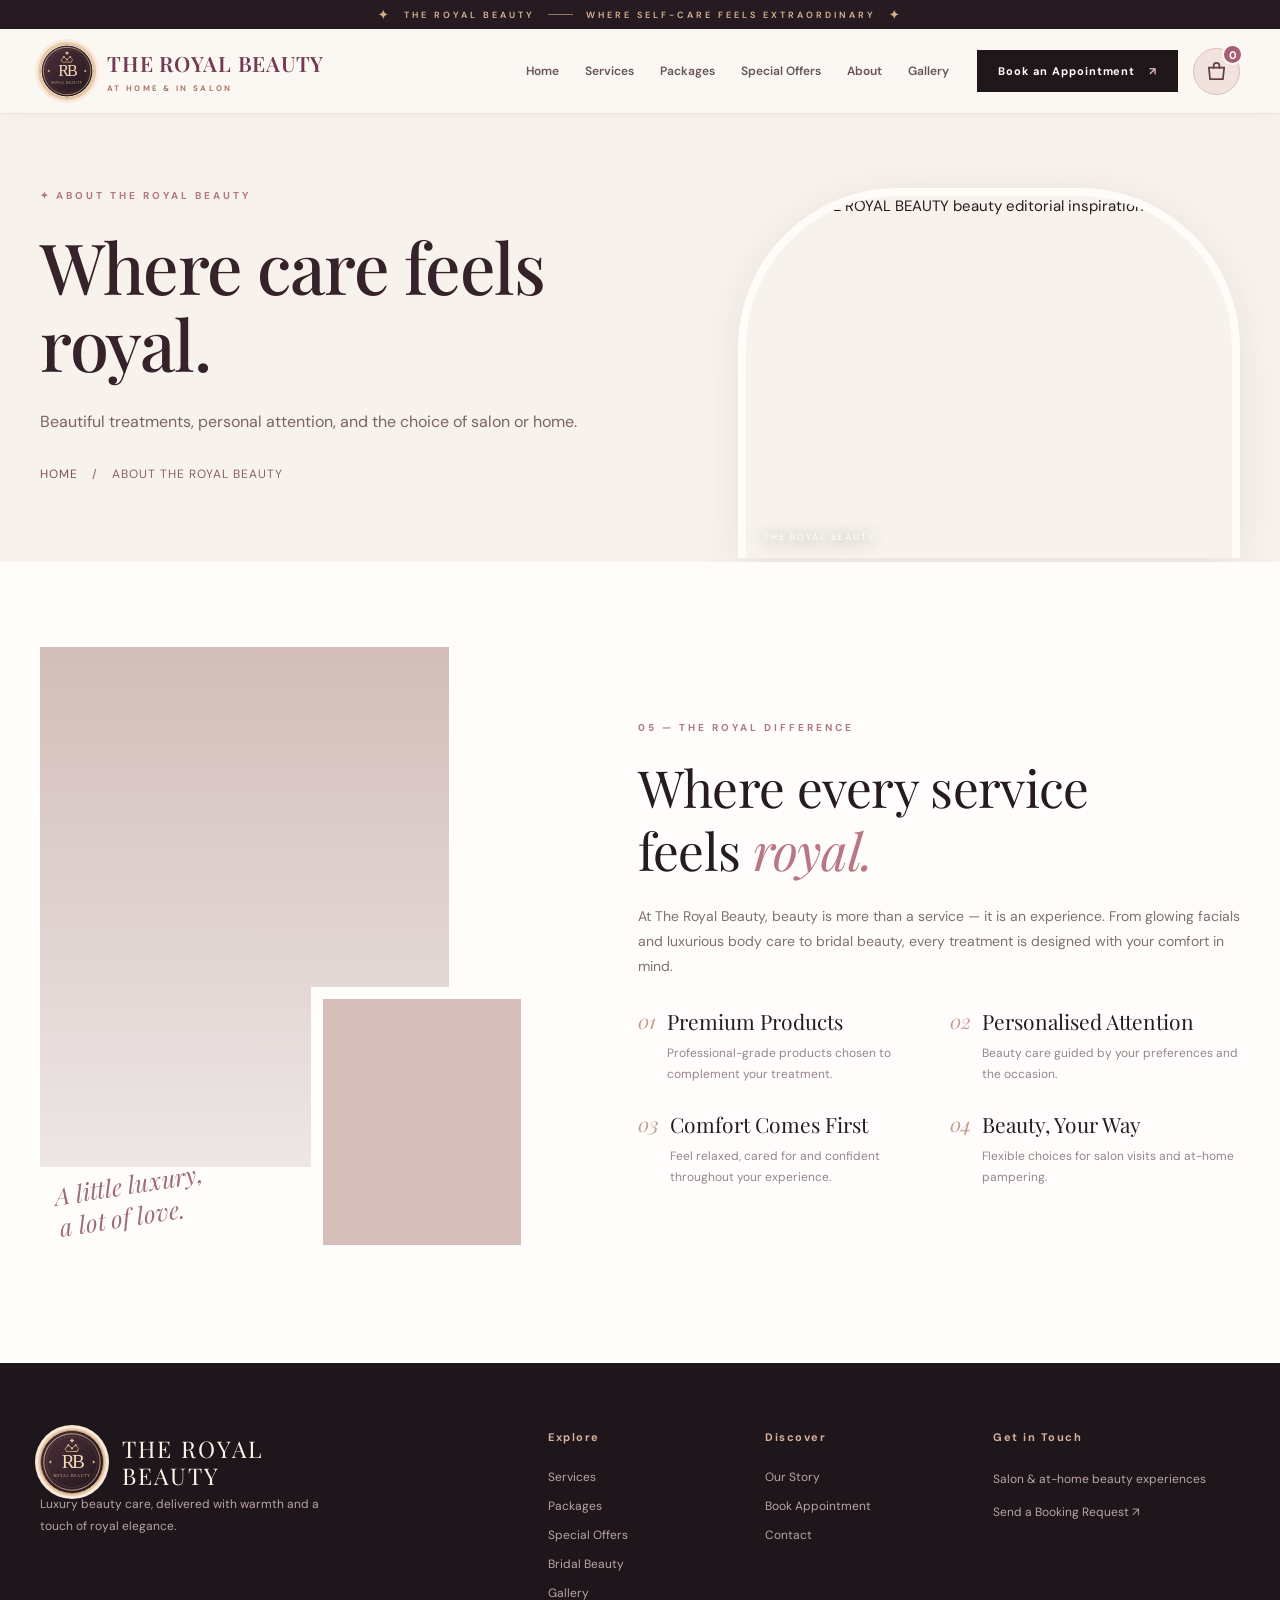
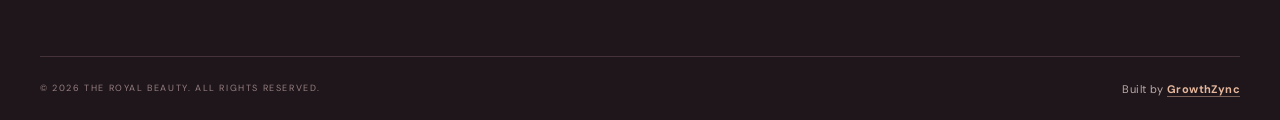
==== about.html @ 90359f1e "Build multi-page Royal Beauty site with dedicated services and distinct treatment photos" ====
<!doctype html>
<html lang="en">
<head>
  <meta charset="utf-8" />
  <meta name="viewport" content="width=device-width, initial-scale=1" />
  <meta name="theme-color" content="#20171b" />
  <meta name="description" content="The Royal Beauty — salon and beauty rituals delivered with royal elegance. Explore facials, hair care, body polishing, and beautiful bridal packages. Book a personal appointment." />
  <meta property="og:title" content="The Royal Beauty | Beauty, Beautifully Yours" />
  <meta property="og:description" content="Your personal beauty ritual, at our salon or in the comfort of your home." />
  <meta property="og:type" content="website" />
  <title>ABOUT THE ROYAL BEAUTY | The Royal Beauty</title>
  <link rel="icon" type="image/svg+xml" href="assets/favicon.svg" />
  <link rel="preconnect" href="https://fonts.googleapis.com" />
  <link rel="preconnect" href="https://fonts.gstatic.com" crossorigin />
  <link rel="preconnect" href="https://images.unsplash.com" />
  <link href="https://fonts.googleapis.com/css2?family=DM+Sans:wght@400;500;600;700&family=Manrope:wght@400;500;600;700;800&family=Playfair+Display:ital,wght@0,400;0,500;0,600;1,400;1,500&display=swap" rel="stylesheet" />
  <link rel="stylesheet" href="styles.css" /><link rel="stylesheet" href="multipage.css" />
  <script src="config.js" defer></script>
  <script src="script.js" defer></script>
</head>
<body data-page="about">
  <a class="skip-link" href="#main">Skip to content</a>
  <div class="announcement"><span class="announcement-star">✦</span> THE ROYAL BEAUTY <span class="announcement-divider"></span> <span>WHERE SELF-CARE FEELS EXTRAORDINARY</span> <span class="announcement-star">✦</span></div>
  <header class="site-header" id="site-header">
    <div class="header-shell content-width">
      <a class="brand" href="index.html" aria-label="The Royal Beauty home">
        <img src="assets/royal-mark.svg" width="62" height="62" alt="Royal Beauty circular monogram" />
        <span class="brand-wordmark"><strong>THE ROYAL BEAUTY</strong><small>AT HOME & IN SALON</small></span>
      </a>
      <nav class="desktop-nav" aria-label="Main navigation">
        <a href="index.html">Home</a>
        <a href="services.html">Services</a>
        <a href="packages.html">Packages</a><a href="offers.html">Special Offers</a>
        <a href="about.html">About</a>
        <a href="gallery.html">Gallery</a>
      </nav>
      <a class="header-book" href="booking.html">Book an Appointment <span aria-hidden="true">↗</span></a>
      <button class="header-cart cart-trigger" id="header-cart" type="button" aria-label="Open enquiry cart"><svg viewBox="0 0 24 24" fill="none" stroke="currentColor" stroke-width="1.8" aria-hidden="true"><path d="M4 8h16l-1.3 12H5.3L4 8Z"/><path d="M9 9V6a3 3 0 0 1 6 0v3"/></svg><span class="cart-count" data-cart-count>0</span></button>
      <button class="menu-toggle" id="menu-toggle" type="button" aria-label="Open navigation" aria-expanded="false" aria-controls="mobile-menu"><span></span><span></span><span></span></button>
    </div>
    <nav id="mobile-menu" class="mobile-menu" aria-label="Mobile navigation" hidden>
      <a href="index.html"><span>⌂</span> Home</a>
      <a href="services.html"><span>✿</span> Services</a>
      <a href="packages.html"><span>♕</span> Packages</a><a href="offers.html"><span>✧</span> Special Offers</a>
      <a href="booking.html"><span>▤</span> Book Appointment</a>
      <a href="about.html"><span>✧</span> About Us</a>
      <a href="bridal.html"><span>♡</span> Bridal</a>
      <a href="gallery.html"><span>▦</span> Gallery</a>
      <a href="booking.html"><span>✉</span> Contact</a>
    </nav>
  </header>

<main id="main"><section class="page-intro"><div class="content-width page-intro-grid"><div class="page-intro-copy"><span class="eyebrow dark-eyebrow">✦ ABOUT THE ROYAL BEAUTY</span><h1>Where care feels royal.</h1><p>Beautiful treatments, personal attention, and the choice of salon or home.</p><div class="page-crumb"><a href="index.html">Home</a><span>/</span><span>ABOUT THE ROYAL BEAUTY</span></div></div><div class="page-intro-photo"><img src="https://images.unsplash.com/photo-1560066984-138dadb4c035?auto=format&fit=crop&w=1100&q=82" alt="ABOUT THE ROYAL BEAUTY beauty editorial inspiration" loading="eager"><span class="photo-deco">THE ROYAL BEAUTY</span></div></div></section><section class="section difference-section" id="about">
      <div class="content-width difference-layout"><div class="difference-image-stack"><div class="diff-big-img" role="img" aria-label="Beautiful spa surroundings"></div><div class="diff-small-img" role="img" aria-label="Beauty tools and soft textures"></div><span class="diff-scribble">A little luxury,<br />a lot of love.</span></div><div class="difference-copy"><span class="eyebrow dark-eyebrow">05 — THE ROYAL DIFFERENCE</span><h2>Where every service<br />feels <em>royal.</em></h2><p>At The Royal Beauty, beauty is more than a service — it is an experience. From glowing facials and luxurious body care to bridal beauty, every treatment is designed with your comfort in mind.</p><div class="difference-points"><article><span>01</span><div><h3>Premium Products</h3><p>Professional-grade products chosen to complement your treatment.</p></div></article><article><span>02</span><div><h3>Personalised Attention</h3><p>Beauty care guided by your preferences and the occasion.</p></div></article><article><span>03</span><div><h3>Comfort Comes First</h3><p>Feel relaxed, cared for and confident throughout your experience.</p></div></article><article><span>04</span><div><h3>Beauty, Your Way</h3><p>Flexible choices for salon visits and at-home pampering.</p></div></article></div></div></div>
    </section>

    </main>  <footer class="site-footer"><div class="content-width footer-main"><div class="footer-brand"><a href="index.html" class="footer-brand-line"><img src="assets/royal-mark.svg" alt="The Royal Beauty logo" width="64" height="64" /><span>THE ROYAL<br />BEAUTY</span></a><p>Luxury beauty care, delivered with warmth and a touch of royal elegance.</p></div><div><strong>Explore</strong><a href="services.html">Services</a><a href="packages.html">Packages</a><a href="offers.html">Special Offers</a><a href="bridal.html">Bridal Beauty</a><a href="gallery.html">Gallery</a></div><div><strong>Discover</strong><a href="about.html">Our Story</a><a href="booking.html">Book Appointment</a><a href="booking.html">Contact</a></div><div><strong>Get in Touch</strong><p>Salon & at-home beauty experiences</p><a href="booking.html">Send a Booking Request ↗</a></div></div><div class="content-width footer-bottom"><small>© <span id="footer-year">2026</span> THE ROYAL BEAUTY. ALL RIGHTS RESERVED.</small><small class="developer-credit">Built by <a href="https://growthzync.in" target="_blank" rel="noopener noreferrer" aria-label="Visit GrowthZync website">GrowthZync</a></small></div></footer>

  <div class="mobile-quickbar" aria-label="Quick appointment links"><button type="button" class="quick-cart cart-trigger" id="quick-cart" aria-label="View cart"><svg viewBox="0 0 24 24" aria-hidden="true" fill="none" stroke="currentColor" stroke-width="1.6"><path d="M4 8h16l-1.3 12H5.3L4 8Z"/><path d="M9 9V6a3 3 0 0 1 6 0v3"/></svg><span>MY CART <b data-cart-count>0</b></span></button><a href="booking.html" id="quick-whatsapp"><svg viewBox="0 0 24 24" aria-hidden="true" fill="none" stroke="currentColor" stroke-width="1.7"><path d="M12 2.8A9.3 9.3 0 0 0 4.1 17l-1.2 4.1 4.4-1.1A9.3 9.3 0 1 0 12 2.8Z"/><path d="M8.7 8.2c-.6 0-1 1-1 1.6 0 2 2.7 5.1 5.4 6.2 1.7.7 2.7-.3 2.8-1l-2.3-1.2-1 1s-1.4-.7-2.3-1.8c-.9-1.1-1.1-1.9-1.1-1.9l1-1.1-.8-1.9Z"/></svg><span>WHATSAPP</span></a><a class="active" href="booking.html"><svg viewBox="0 0 24 24" aria-hidden="true" fill="none" stroke="currentColor" stroke-width="1.6"><rect x="3.5" y="5.5" width="17" height="15" rx="2"/><path d="M7 3v5m10-5v5M3.5 10.5h17m-12 5h7"/></svg><span>BOOK</span></a></div>
  <div class="cart-backdrop" id="cart-backdrop" hidden></div>
  <aside class="cart-drawer" id="cart-drawer" role="dialog" aria-modal="true" aria-labelledby="cart-heading" aria-hidden="true" tabindex="-1">
    <div class="cart-drawer-head"><div><span class="eyebrow dark-eyebrow">YOUR BEAUTY PICKS</span><h2 id="cart-heading">Your Royal Cart</h2></div><button class="cart-close" id="cart-close" type="button" aria-label="Close cart">×</button></div>
    <p class="cart-explain">This is an enquiry cart, not an online payment. The salon will confirm services, prices and timing.</p>
    <div class="cart-lines" id="cart-lines"></div>
    <div class="cart-drawer-foot"><div id="cart-subtotal" class="cart-subtotal"></div><button type="button" id="cart-checkout" class="button button-dark">Continue to Booking <span>↗</span></button><button type="button" id="cart-clear" class="cart-clear">Clear cart</button></div>
  </aside>
  <div id="cart-toast" class="cart-toast" hidden role="status"></div>
  <button class="back-to-top" type="button" aria-label="Back to top" id="back-to-top">↑</button>
</body>
</html>
---- styles.css ----
:root{--ink:#261b20;--dark:#20171b;--dark-2:#33242c;--cream:#fbf8f4;--paper:#f6f0e9;--rose:#c88b92;--rose-deep:#ae6e7c;--blush:#f2dfe0;--gold:#d7b88a;--taupe:#78686b;--border:#e7dcd6;--display:'Playfair Display',Georgia,serif;--body:'DM Sans',Arial,sans-serif;--wide:1200px;--shadow:0 18px 52px rgba(47,24,35,.1)}
*{box-sizing:border-box}html{scroll-behavior:smooth;scroll-padding-top:100px}body{margin:0;background:var(--cream);color:var(--ink);font-family:var(--body);font-size:15px;-webkit-font-smoothing:antialiased}body.menu-open{overflow:hidden}a{color:inherit;text-decoration:none}button,input,textarea,select{font:inherit}button{cursor:pointer}img{display:block;max-width:100%}p{line-height:1.8}h1,h2,h3,p{margin-top:0}h1,h2,h3{font-weight:400}::selection{background:#ddbbc0;color:#211418}:focus-visible{outline:3px solid #b76f7e;outline-offset:4px}.content-width{width:min(var(--wide),calc(100% - 72px));margin:auto}.skip-link{position:absolute;left:10px;top:-100px;z-index:9999;background:white;padding:12px 18px}.skip-link:focus{top:10px}.announcement{height:29px;background:#261b20;color:#d6b797;display:flex;align-items:center;justify-content:center;gap:13px;font-size:9px;letter-spacing:3px;font-weight:600;white-space:nowrap;overflow:hidden}.announcement-star{font-size:12px;color:#d4ae84}.announcement-divider{width:25px;height:1px;background:#92776c}
.site-header{position:sticky;top:0;z-index:70;background:rgba(251,248,244,.97);border-bottom:1px solid #ecdfd8;backdrop-filter:blur(18px);box-shadow:0 3px 15px rgba(30,17,21,.03)}.header-shell{height:84px;display:flex;align-items:center;gap:20px}.brand{display:flex;align-items:center;gap:13px;flex-shrink:0}.brand img{width:54px;height:54px;object-fit:contain;border:1px solid #d4b992}.brand-wordmark{display:flex;flex-direction:column;gap:6px}.brand-wordmark strong{font-family:var(--display);font-size:19px;letter-spacing:1.5px;font-weight:500;white-space:nowrap}.brand-wordmark small{font-size:8px;letter-spacing:4px;color:#a27f73;font-weight:700}.desktop-nav{display:flex;align-items:center;gap:26px;margin-left:auto}.desktop-nav a{font-size:12px;font-weight:600;transition:color .2s;color:#65545a}.desktop-nav a:hover{color:#b2717d}.header-book{margin-left:13px;padding:14px 21px;background:var(--dark);color:white;font-size:11px;letter-spacing:.9px;font-weight:700;white-space:nowrap;transition:background .2s}.header-book span{margin-left:10px;color:#e7b6b9}.header-book:hover{background:#68434e}.menu-toggle{display:none;width:43px;height:43px;background:none;border:1px solid #ddc8c3;align-items:center;justify-content:center;flex-direction:column;gap:5px}.menu-toggle span{display:block;width:19px;height:1.5px;background:#4a3438}.mobile-menu{position:absolute;top:100%;left:0;right:0;background:#fffaf7;box-shadow:0 30px 60px rgba(19,10,13,.15);padding:12px 24px 26px;max-height:calc(100dvh - 96px);overflow:auto}.mobile-menu[hidden]{display:none}.mobile-menu a{display:flex;gap:18px;align-items:center;padding:15px 8px;border-bottom:1px solid #eadfd9;font:21px var(--display)}.mobile-menu a span{font:20px var(--body);color:#b18b7a;width:24px;text-align:center}
.hero{background:var(--dark);color:var(--cream);position:relative;overflow:hidden}.hero::before{content:"";position:absolute;inset:0;background:radial-gradient(circle at -5% 5%,rgba(169,119,106,.1),transparent 43%),linear-gradient(135deg,transparent 48%,rgba(225,181,145,.035) 49%,transparent 50%);pointer-events:none}.hero-orbit{position:absolute;width:650px;height:650px;left:-340px;top:0;border:1px solid rgba(218,184,140,.17);border-radius:50%}.hero-orbit::after{content:"";position:absolute;inset:58px;border:1px solid rgba(218,184,140,.13);border-radius:50%}.hero-grid{min-height:620px;display:grid;grid-template-columns:1.04fr .96fr;gap:55px;align-items:center;padding-top:44px;padding-bottom:54px;position:relative}.hero-copy{padding:25px 0 15px;position:relative;z-index:2}.eyebrow{display:inline-flex;align-items:center;gap:15px;font-size:10px;letter-spacing:3px;font-weight:700}.eyebrow-line{width:28px;height:1px;background:var(--gold)}.hero-eyebrow{color:#d5b998}.hero h1{font:clamp(57px,5.2vw,90px)/1.13 var(--display);letter-spacing:-2px;margin:32px 0 27px}.hero h1 em{color:#e7bdbe;font-weight:400}.hero h1 span{color:#d7b58f}.hero-subtitle{font-size:15px;line-height:2.05;color:#d8c9c9;max-width:480px;margin-bottom:36px}.hero-actions{display:flex;gap:28px;align-items:center;flex-wrap:wrap}.button{display:inline-flex;justify-content:center;align-items:center;gap:36px;padding:18px 24px;font-size:12px;font-weight:700;letter-spacing:1px;border:0;min-height:55px;transition:transform .2s,background .2s,box-shadow .2s}.button:hover{transform:translateY(-2px)}.button span{font-size:18px;font-weight:400}.button-rose{background:#cb8b92;color:#20171b}.button-rose:hover{background:#edbdc0;box-shadow:0 12px 28px #0b07083a}.text-link{display:inline-flex;align-items:center;gap:12px;color:#f3e7df;font-size:12px;border-bottom:1px solid #9a7e78;padding:15px 0}.text-link span{font-size:18px;color:var(--gold)}.hero-proof{display:flex;gap:19px;align-items:center;color:#c5ada9;font-size:9px;letter-spacing:1.4px;margin-top:64px;font-weight:700}.proof-stars{color:#dcb989;font-size:17px;letter-spacing:6px}.hero-proof b{padding:0 3px;color:#ca9399}.hero-visual{height:543px;position:relative;padding:0 17px 0 15px}.hero-photo-frame{width:100%;height:100%;overflow:hidden;border:1px solid rgba(230,196,151,.48);position:relative;background:#71565b url("assets/hero-fallback.svg") center 27%/cover}.hero-photo{width:100%;height:100%;object-fit:cover;object-position:center 37%;filter:saturate(.73) contrast(.95)}.hero-photo-shade{position:absolute;inset:0;background:linear-gradient(180deg,rgba(25,15,20,.06),rgba(29,17,20,.08) 31%,rgba(22,13,17,.82))}.hero-photo-frame::after{content:"";position:absolute;inset:17px;border:1px solid rgba(247,233,217,.36);pointer-events:none}.hero-photo-text{position:absolute;bottom:38px;left:40px;z-index:1;display:flex;flex-direction:column}.hero-photo-text>span{font-size:10px;letter-spacing:3.3px;color:#f9dfc3;margin-bottom:12px}.hero-photo-text strong{font:65px/.99 var(--display);color:white;letter-spacing:2px;font-weight:400}.hero-photo-text i{font:italic 39px var(--display);text-transform:lowercase;color:#f3c2c5}.hero-photo-text small{font-size:12px;letter-spacing:1px;margin-top:19px;color:#f3dbd1}.hero-stamp{position:absolute;right:-29px;top:65px;width:109px;height:109px;border-radius:50%;border:2px solid #d2b38d;outline:6px solid #2c2026;background:#30242a;display:flex;align-items:center;justify-content:center;flex-direction:column;text-align:center;color:#e5c697;z-index:2;transform:rotate(10deg)}.hero-stamp span{font-size:14px;line-height:1.2}.hero-stamp strong{font:15px/1.1 var(--display);letter-spacing:2px}.hero-stamp small{font-size:7px;letter-spacing:1.5px;margin-top:4px}.corner-bloom{position:absolute;color:#deb78f;font-size:70px;left:-22px;bottom:-32px}.hero-bottom{height:43px;padding:0 max(36px,calc((100% - 1200px)/2));display:flex;justify-content:space-between;align-items:center;background:#302329;color:#bca39d;font-size:9px;letter-spacing:2px}.hero-bottom a span{color:#e5b38f;margin-left:16px;font-size:16px}.promise-bar{background:#fffdfb;border-bottom:1px solid #eee0db}.promise-grid{display:grid;grid-template-columns:repeat(4,1fr);padding:28px 0}.promise{display:flex;align-items:center;gap:17px;border-right:1px solid #e9dcd7;padding-left:31px}.promise:first-child{padding-left:0}.promise:last-child{border-right:0}.promise-icon{width:48px;height:48px;border:1px solid #e3cbc1;border-radius:50%;display:flex;align-items:center;justify-content:center;color:#b57c87;font-size:25px}.promise strong{display:block;font-size:12px;letter-spacing:.5px}.promise small{display:block;margin-top:5px;font-size:11px;color:#93858a}.section{padding:106px 0}.services-section{background:var(--cream)}.section-head{display:flex;justify-content:space-between;align-items:end;gap:70px;margin-bottom:50px}.section-head h2,.difference-copy h2,.booking-intro h2,.bridal-copy h2,.closing-inner h2{font:clamp(39px,4vw,59px)/1.22 var(--display);letter-spacing:-.7px;margin:20px 0 0}.section-head h2 em,.difference-copy h2 em,.booking-intro h2 em,.bridal-copy h2 em,.closing-inner h2 em{font-weight:400;color:#b87782}.dark-eyebrow{color:#b07880}.light-eyebrow{color:#e2b9ab}.section-head>p{max-width:310px;margin:0;color:#85777b;font-size:14px}.service-nav-wrap{margin-bottom:54px}.service-nav{display:flex;gap:12px;overflow-x:auto;scrollbar-width:thin;scrollbar-color:#d8bbb7 transparent;padding:6px 0 14px;scroll-snap-type:x proximity}.service-nav-btn{flex:none;display:inline-flex;gap:11px;align-items:center;background:#fff;border:1px solid #eaded9;padding:10px 19px 10px 10px;font-size:12px;font-weight:700;color:#6e5b5d;white-space:nowrap;transition:border-color .2s,background .2s;scroll-snap-align:start}.service-nav-btn img{height:34px;width:34px;border-radius:50%;object-fit:cover;background:#e3cec7}.service-nav-btn.is-active,.service-nav-btn:hover{border-color:#ba8790;background:#f4e5e4;color:#4a3237}.scroll-tip{font-size:10px;color:#9a8083;text-align:right;display:block;margin-top:5px;letter-spacing:.4px}.service-sections{display:flex;flex-direction:column;gap:47px}.service-category{scroll-margin-top:145px}.service-category-heading{display:flex;align-items:center;justify-content:space-between;gap:20px;margin-bottom:21px;padding-bottom:17px;border-bottom:1px solid #dfcfc9}.service-category-heading h3{font:32px var(--display);margin:0}.service-category-heading p{font-size:12px;color:#a08689;margin:6px 0 0}.service-category-heading .category-count{font-size:10px;letter-spacing:1.5px;color:#99787f;white-space:nowrap}.service-cards{display:grid;grid-template-columns:1fr 1fr;gap:14px}.service-card{border:1px solid #ebdcd6;background:#fff;min-width:0;transition:box-shadow .2s}.service-card:hover{box-shadow:var(--shadow)}.service-card-top{display:flex;gap:17px;align-items:center;padding:18px}.service-thumb{width:85px;height:89px;flex-shrink:0;object-fit:cover;border-radius:2px;background:linear-gradient(135deg,#dbb6b0,#be979e)}.service-info{flex:1;min-width:0}.service-info h4{font:18px/1.4 var(--display);margin:0 0 7px}.service-meta{font-size:11px;letter-spacing:.3px;color:#9b8487}.service-meta span{color:#b5837f;margin:0 5px}.service-bottom{display:flex;align-items:center;justify-content:space-between;gap:10px;margin-top:11px}.service-price{font:20px var(--display);color:#b27881;white-space:nowrap}.service-price.is-request{font:11px var(--body);color:#846b6e}.service-details-button{background:none;border:0;color:#6b4b52;font-size:11px;font-weight:700;white-space:nowrap;padding:7px 0;text-decoration:underline;text-underline-offset:4px}.service-details{display:none;padding:0 19px 18px 122px;color:#816c70;font-size:12px;line-height:1.7}.service-card.is-expanded .service-details{display:block}.service-details p{margin:0 0 13px}.step-pill{display:inline-block;background:#f5e8e6;color:#8d5f6d;padding:6px 10px;font-size:10px;letter-spacing:.2px}.service-note{margin-top:45px;display:flex;align-items:center;gap:15px;border:1px solid #e3d0ca;padding:20px 25px;background:#f7efeb}.service-note>span{color:#b47d83;font-size:23px}.service-note p{margin:0;flex:1;color:#6e5a5c;font-size:13px}.service-note a{color:#a2646b;white-space:nowrap;font-weight:700;font-size:12px}.editorial-stripe{background:#e4cdcc;overflow:hidden;color:#5c3e46}.editorial-stripe .content-width{height:60px;display:flex;align-items:center;justify-content:space-between;gap:32px;font:11px var(--body);letter-spacing:3px;white-space:nowrap;font-weight:700}.editorial-stripe .ornament{font-size:31px;color:#a66d76}
.packages-section{background:#2e2228;color:#fffaf6;position:relative;overflow:hidden}.packages-section::before{content:"";position:absolute;width:540px;height:540px;border:1px solid #bca18a24;border-radius:50%;right:-230px;top:-240px}.packages-section .centered{display:flex;flex-direction:column;align-items:center;text-align:center;gap:0}.packages-section .centered h2{margin:16px 0 12px}.packages-section .centered h2 em{color:#e2b8b6}.packages-section .centered p{max-width:510px;color:#c1b0b3}.packages-grid{display:grid;grid-template-columns:1fr 1fr;gap:25px;position:relative}.package-card{border:1px solid #73555b;background:#3a2a31;overflow:hidden;display:flex;flex-direction:column}.package-card.highlight{background:#fff9f5;color:#332127;border-color:#e2c4bb;box-shadow:0 20px 60px rgba(0,0,0,.18)}.package-card-image{height:210px;position:relative;background:linear-gradient(120deg,#9c6769,#4b323b);overflow:hidden}.package-card-image img{width:100%;height:100%;object-fit:cover;filter:saturate(.78)}.package-card-image::after{content:"";position:absolute;inset:0;background:linear-gradient(180deg,transparent 35%,#24171b72)}.package-ribbon{position:absolute;left:20px;top:20px;z-index:1;background:#2c2028;color:#f0ceaf;padding:8px 13px;letter-spacing:2px;font-size:9px;font-weight:700}.package-card.highlight .package-ribbon{background:#f3d1cf;color:#4c2931}.package-body{padding:31px;display:flex;flex-direction:column;flex:1}.package-body h3{font:33px/1.2 var(--display);margin:0 0 13px}.package-tag{font:italic 15px/1.5 var(--display);color:#e3b4b4}.highlight .package-tag{color:#ae7583}.package-rate{display:flex;align-items:end;gap:14px;margin:19px 0 17px}.package-rate strong{font:41px/1 var(--display);color:#f3c5ba;font-weight:400}.highlight .package-rate strong{color:#ac6879}.package-rate del{font-size:14px;color:#b89c9d;margin-bottom:5px}.highlight .package-rate del{color:#a99494}.package-features{margin:0 0 25px;padding:0;list-style:none;flex:1}.package-features li{border-bottom:1px solid #76585d;display:flex;align-items:baseline;gap:12px;padding:12px 0;color:#f2e4e5;font-size:13px;font-weight:700;line-height:1.55}.highlight .package-features li{border-bottom-color:#ead9d7;color:#594149}.package-features li span{color:#e3adac}.highlight .package-features li span{color:#b77a83}.package-note{color:#e3b7af;font-size:12px;font-weight:700;margin-bottom:21px}.highlight .package-note{color:#9e636a}.package-button{width:100%;display:flex;align-items:center;justify-content:space-between;border:1px solid #bfa09c;padding:15px 17px;color:#f3e3d7;background:transparent;font-size:11px;font-weight:700;letter-spacing:1.2px}.package-button span{font-size:19px}.package-card.highlight .package-button{background:#372730;color:#f9ece4;border:1px solid #372730}.package-button:hover{background:#7b5664;color:white}.package-card.highlight .package-button:hover{background:#6c4854}
.booking-section{background:#fbf6f0}.booking-layout{display:grid;grid-template-columns:.8fr 1.2fr;gap:74px;align-items:start}.booking-intro h2{font-size:clamp(37px,3.7vw,56px)}.booking-intro>p{font-size:14px;color:#817177;max-width:430px;margin-top:21px}.booking-art{height:350px;position:relative;margin-top:32px;background:#c2a7a3;overflow:hidden}.booking-art-photo{position:absolute;inset:0;background-image:linear-gradient(180deg,transparent,#241b2077),url('https://images.unsplash.com/photo-1540555700478-4be289fbecef?auto=format&fit=crop&w=1000&q=85');background-size:cover;background-position:center}.booking-art::after{content:"";position:absolute;inset:14px;border:1px solid #fff9;pointer-events:none}.booking-art-label{position:absolute;bottom:22px;left:26px;right:26px;color:white;font-weight:700;letter-spacing:2.5px;font-size:11px;display:flex;justify-content:space-between;align-items:center}.booking-art-label span{font-size:23px}.booking-small{display:flex;gap:14px;align-items:start;margin-top:25px;color:#b57883}.booking-small>span{font-size:28px}.booking-small strong{font:19px var(--display);color:#422d32}.booking-small p{font-size:12px;color:#806d72;margin:4px 0}.booking-form{background:white;border:1px solid #e9d9d1;padding:39px;box-shadow:0 24px 68px rgba(70,42,46,.07)}.form-kicker{font-size:10px;font-weight:700;letter-spacing:3px;color:#bc8290}.form-heading{padding-bottom:28px;border-bottom:1px solid #f0e4de;margin-bottom:28px}.form-heading h3{font:33px var(--display);margin:9px 0}.form-heading p{color:#948186;font-size:12px;margin:0}.form-grid{display:grid;grid-template-columns:1fr 1fr;gap:22px 18px}.form-grid label{font-size:10px;text-transform:uppercase;font-weight:700;letter-spacing:1.1px;color:#73585f;display:flex;flex-direction:column;gap:10px}.form-grid label span{color:#b26c77}.form-grid input,.form-grid select,.form-grid textarea{min-width:0;width:100%;height:48px;border:1px solid #e7dad4;border-radius:0;background:#fffcfa;padding:0 12px;font:13px var(--body);color:#382930;outline:none;transition:border-color .2s}.form-grid textarea{height:86px;padding:14px 12px;resize:vertical}.form-grid input:focus,.form-grid select:focus,.form-grid textarea:focus{border-color:#b87f89}.form-grid input::placeholder,.form-grid textarea::placeholder{color:#ac9a9d}.field-wide{grid-column:1/-1}.form-consent{margin:22px 0}.consent-label{display:flex;align-items:center;gap:10px;color:#6e5b5d;font-size:12px}.consent-label input{accent-color:#a86f7b;width:16px;height:16px}.button-dark{background:#32232b;color:#fff}.button-dark:hover{background:#5b3f4a}.form-submit{width:100%;justify-content:space-between}.booking-disclaimer{font-size:11px;color:#9d8889;margin:15px 0 0}.form-result{background:#fff4f1;color:#563941;border:1px solid #e3c9c6;padding:16px;margin-top:18px;font-size:12px;line-height:1.7;white-space:pre-wrap}.form-result button{display:block;margin-top:10px;padding:10px 14px;background:#36242b;border:0;color:white}
.difference-section{background:#fffdfb}.difference-layout{display:grid;grid-template-columns:.9fr 1.1fr;gap:105px;align-items:center}.difference-image-stack{height:610px;position:relative}.diff-big-img{position:absolute;top:0;left:0;width:83%;height:520px;background:linear-gradient(#c2a6a2bb,#76545622),url('https://images.unsplash.com/photo-1515377905703-c4788e51af15?auto=format&fit=crop&w=950&q=85') center/cover}.diff-small-img{position:absolute;right:0;bottom:0;width:45%;height:270px;border:12px solid #fffdfb;background:#d6beba url('https://images.unsplash.com/photo-1608248543803-ba4f8c70ae0b?auto=format&fit=crop&w=500&q=85') center/cover}.diff-scribble{position:absolute;left:16px;bottom:25px;color:#9d6c75;font:italic 24px var(--display);transform:rotate(-9deg)}.difference-copy>p{color:#806f73;margin:23px 0 27px;font-size:14px}.difference-points{display:grid;grid-template-columns:1fr 1fr;gap:24px 22px}.difference-points article{display:flex;gap:11px;align-items:start}.difference-points article>span{color:#c39a8b;font:italic 20px var(--display)}.difference-points h3{font:21px var(--display);margin:0 0 8px}.difference-points p{margin:0;font-size:12px;line-height:1.8;color:#96848a}.bridal-story{background:#31232c;color:#fef7f0;overflow:hidden}.bridal-layout{display:grid;grid-template-columns:1fr .93fr;min-height:475px;align-items:stretch}.bridal-copy{padding:88px 65px 80px 0}.bridal-copy h2{font-size:clamp(43px,4.2vw,65px)}.bridal-copy h2 em{color:#e8b5b8}.bridal-copy p{max-width:450px;color:#dac6c7;font-size:14px;margin:25px 0 31px}.button-cream{background:#f3e6dc;color:#302029}.button-cream:hover{background:white}.bridal-portrait{position:relative;min-height:400px;background:linear-gradient(90deg,#3a272e22,#21141a55),url('https://images.unsplash.com/photo-1595475038784-bbe439ff41e6?auto=format&fit=crop&w=1050&q=85') center 35%/cover}.bridal-portrait::before{content:"";position:absolute;inset:22px;border:1px solid rgba(255,237,212,.42)}.bridal-portrait>span{position:absolute;bottom:44px;right:44px;color:white;font-size:11px;letter-spacing:4px}.bridal-portrait b{color:#e5c1a8;font-size:20px;margin-left:12px}.gallery-section{background:#f9f4ef}.gallery-head{margin-bottom:36px}.gallery-grid{display:grid;grid-template-columns:1.2fr .82fr 1fr;grid-auto-rows:225px;gap:14px}.gallery-item{position:relative;overflow:hidden;background:linear-gradient(125deg,#dec3c3,#ad9293)}.gallery-item:first-child{grid-row:span 2}.gallery-item:nth-child(4){grid-column:span 2}.gallery-item img{width:100%;height:100%;object-fit:cover;transition:transform .5s,filter .5s;filter:saturate(.8)}.gallery-item:hover img{transform:scale(1.05);filter:saturate(1)}.gallery-item::after{content:"";position:absolute;inset:0;background:linear-gradient(180deg,transparent 45%,#271a2077)}.gallery-item span{position:absolute;z-index:1;left:22px;bottom:19px;font:20px var(--display);color:#fff}.gallery-caption{text-align:right;font-size:11px;color:#9a8588;margin:18px 0 0}.closing-section{background:#302128;color:#fffaf6;text-align:center;overflow:hidden}.closing-inner{position:relative;padding:95px 0 104px}.closing-inner h2{font-size:clamp(60px,7vw,101px);line-height:1.1;margin:18px 0}.closing-inner h2 em{color:#e8babc}.closing-inner p{max-width:400px;margin:0 auto 29px;color:#d4bfc3}.closing-star{position:absolute;right:5%;top:48px;font-size:130px;opacity:.14;color:#d4b389;transform:rotate(-20deg)}.site-footer{background:#1e161a;color:#fff2e8;padding:67px 0 24px}.footer-main{display:grid;grid-template-columns:2fr .7fr .75fr 1.1fr;gap:60px;padding-bottom:55px}.footer-brand-line{display:flex;align-items:center;gap:18px}.footer-brand-line img{border:1px solid #bb997d}.footer-brand-line span{font:23px/1.2 var(--display);letter-spacing:2px}.footer-brand p{max-width:300px;font-size:13px;color:#bca9a8;margin-top:20px}.footer-main>div:not(:first-child){display:flex;flex-direction:column;gap:13px}.footer-main strong{letter-spacing:1.5px;font-size:11px;margin-bottom:12px;color:#d6b19f}.footer-main a:not(.footer-brand-line),.footer-main>div>p{font-size:12px;color:#baa5a5;margin:0}.footer-main a:hover{color:#ffdfcf}.footer-bottom{display:flex;justify-content:space-between;gap:20px;border-top:1px solid #443339;padding-top:25px;color:#967f82}.footer-bottom small{font-size:9px;letter-spacing:1.6px}.mobile-quickbar{display:none}.back-to-top{position:fixed;right:25px;bottom:25px;width:45px;height:45px;background:#3b2931;border:1px solid #d9b3a6;color:#fff;font-size:21px;z-index:45;opacity:0;pointer-events:none;transform:translateY(10px);transition:opacity .2s,transform .2s}.back-to-top.show{opacity:1;pointer-events:auto;transform:none}
@media(max-width:1130px){.desktop-nav{gap:14px}.header-book{padding:13px}.brand-wordmark strong{font-size:17px}.hero-grid{gap:20px}.hero h1{font-size:65px}.difference-layout{gap:55px}.booking-layout{gap:40px}}
@media(max-width:930px){.desktop-nav,.header-book{display:none}.menu-toggle{display:flex;margin-left:auto}.hero-grid{min-height:540px}.hero h1{font-size:clamp(49px,6.8vw,68px)}.hero-visual{height:460px}.hero-photo-text strong{font-size:52px}.hero-stamp{right:-15px}.promise-grid{grid-template-columns:1fr 1fr;gap:20px}.promise:nth-child(2){border:0}.promise:nth-child(3){padding-left:0}.section{padding:75px 0}.booking-layout,.difference-layout{grid-template-columns:1fr 1fr;gap:30px}.booking-form{padding:24px}.form-grid{grid-template-columns:1fr}.difference-image-stack{height:490px}.diff-big-img{height:430px}.diff-small-img{height:205px}.difference-points{grid-template-columns:1fr}.footer-main{gap:25px}.footer-brand-line span{font-size:19px}}
@media(max-width:720px){html{scroll-padding-top:76px}.content-width{width:calc(100% - 40px)}.announcement{height:28px;font-size:8px;gap:8px;letter-spacing:1.4px}.announcement-divider{width:13px}.header-shell{height:70px}.brand img{width:44px;height:44px}.brand{gap:9px}.brand-wordmark strong{font-size:15px;letter-spacing:.6px}.brand-wordmark small{font-size:6px;letter-spacing:2.4px}.hero-grid{display:flex;flex-direction:column;gap:23px;padding-top:54px;padding-bottom:36px}.hero-copy{padding:0;align-self:stretch}.hero h1{font-size:clamp(49px,12vw,76px);margin:20px 0 20px;letter-spacing:-1px}.hero-subtitle{font-size:13px;line-height:1.9;margin-bottom:24px}.hero-eyebrow{font-size:8px;letter-spacing:1.7px}.hero-actions{gap:18px}.button{min-height:49px;font-size:10px;padding:15px 18px;gap:15px}.text-link{font-size:11px}.hero-proof{margin-top:26px;gap:12px;font-size:7px;letter-spacing:1px;flex-wrap:wrap}.proof-stars{font-size:12px}.hero-visual{height:440px;width:calc(100% - 28px);align-self:center;padding:0}.hero-photo-frame{border:1px solid #d1b08f}.hero-photo-frame::after{inset:12px}.hero-photo-text{left:30px;bottom:29px}.hero-photo-text strong{font-size:52px}.hero-photo-text i{font-size:31px}.hero-photo-text>span{font-size:8px}.hero-photo-text small{font-size:10px}.hero-stamp{height:85px;width:85px;top:22px;right:-30px}.hero-stamp strong{font-size:12px}.hero-stamp small{font-size:6px}.hero-stamp span{font-size:12px}.corner-bloom{font-size:48px;left:-12px;bottom:-16px}.hero-bottom{height:39px;padding:0 20px;font-size:7px;letter-spacing:1.2px}.hero-bottom a span{margin-left:5px}.promise-grid{padding:20px 0;gap:12px}.promise{padding:4px 4px 4px 0;gap:9px}.promise-icon{height:33px;width:33px;font-size:18px;flex:none}.promise strong{font-size:10px}.promise small{font-size:9px;margin-top:4px}.section{padding:69px 0}.section-head{display:block;margin-bottom:28px}.section-head h2,.booking-intro h2,.difference-copy h2{font-size:clamp(37px,9.4vw,48px)}.section-head>p{margin-top:18px;max-width:100%;font-size:13px}.eyebrow{font-size:9px;letter-spacing:2px}.service-nav-wrap{margin:0 -20px 31px}.service-nav{padding:7px 20px 13px}.service-nav-btn{padding:8px 15px 8px 8px;font-size:11px}.service-nav-btn img{width:29px;height:29px}.scroll-tip{padding:0 20px;font-size:9px}.service-sections{gap:36px}.service-category{scroll-margin-top:100px}.service-category-heading h3{font-size:27px}.service-category-heading .category-count{font-size:9px}.service-cards{grid-template-columns:1fr;gap:10px}.service-card-top{padding:13px;gap:13px}.service-thumb{height:84px;width:82px}.service-info h4{font-size:18px}.service-bottom{margin-top:7px}.service-price{font-size:19px}.service-details{padding:0 14px 15px 108px}.service-note{padding:14px;gap:9px;flex-wrap:wrap;margin-top:33px}.service-note p{font-size:12px;flex-basis:calc(100% - 40px)}.service-note a{margin-left:33px}.editorial-stripe .content-width{height:49px;gap:22px;font-size:9px;letter-spacing:2px}.editorial-stripe .ornament{font-size:22px}.packages-section .centered h2{font-size:47px}.packages-grid{grid-template-columns:1fr;gap:17px}.package-card-image{height:175px}.package-body{padding:25px}.package-body h3{font-size:28px}.package-features li{font-size:12px}.booking-layout,.difference-layout{grid-template-columns:1fr;gap:34px}.booking-intro h2{margin-top:16px}.booking-intro>p{font-size:13px}.booking-art{height:190px;margin-top:23px}.booking-small{margin-top:16px}.booking-form{padding:24px 20px}.form-heading h3{font-size:29px}.form-grid{grid-template-columns:1fr;gap:16px}.form-grid input,.form-grid select{height:46px}.difference-image-stack{height:310px;max-width:500px;width:100%}.diff-big-img{height:255px;width:81%}.diff-small-img{height:150px;width:40%;border-width:8px}.diff-scribble{font-size:18px;bottom:4px}.difference-copy h2{margin-top:10px}.difference-copy>p{font-size:13px}.difference-points{grid-template-columns:1fr 1fr;gap:20px 14px}.difference-points h3{font-size:19px}.difference-points p{font-size:11px}.bridal-layout{display:flex;flex-direction:column}.bridal-copy{padding:70px 0 50px}.bridal-copy h2{font-size:49px}.bridal-copy p{font-size:13px}.bridal-portrait{min-height:340px;margin:0 -20px}.gallery-grid{grid-template-columns:1fr 1fr;grid-auto-rows:185px;gap:8px}.gallery-item:first-child{grid-row:span 2}.gallery-item:nth-child(4){grid-column:auto}.gallery-item span{font-size:16px;left:12px;bottom:12px}.gallery-caption{font-size:10px}.closing-inner{padding:69px 0 80px}.closing-inner h2{font-size:66px}.closing-inner p{font-size:13px}.closing-star{right:-5%;top:2px;font-size:85px}.site-footer{padding:45px 0 25px}.footer-main{grid-template-columns:1fr 1fr;gap:32px 19px;padding-bottom:35px}.footer-brand{grid-column:1/-1}.footer-bottom{flex-direction:column;gap:8px}.footer-main strong{font-size:10px}.mobile-quickbar{display:grid;grid-template-columns:repeat(3,1fr);position:fixed;bottom:0;left:0;right:0;height:66px;background:#fffaf7;border-top:1px solid #d6b8b4;z-index:55;box-shadow:0 -8px 28px rgba(30,12,18,.09);padding-bottom:env(safe-area-inset-bottom)}.mobile-quickbar a{display:flex;flex-direction:column;justify-content:center;align-items:center;border-right:1px solid #eaded9;color:#6a5358;font-size:10px;letter-spacing:1.3px;font-weight:700;gap:4px}.mobile-quickbar a:last-child{border-right:0}.mobile-quickbar a span{font-size:21px;color:#b67d86;line-height:1}.mobile-quickbar a.active{background:#ebd5d4}body{padding-bottom:66px}.back-to-top{right:14px;bottom:81px;width:39px;height:39px}}
@media(max-width:375px){.brand-wordmark strong{font-size:13px}.hero h1{font-size:47px}.hero-visual{height:394px}.hero-photo-text strong{font-size:48px}.service-thumb{width:66px;height:75px}.service-details{padding-left:93px}.difference-points{grid-template-columns:1fr}.announcement{font-size:7px}}
@media(prefers-reduced-motion:reduce){html{scroll-behavior:auto}*,*::before,*::after{animation-duration:.01ms!important;transition-duration:.01ms!important}}

/* 2026 refreshed royal branding / cart / signature offers */
.brand img,.footer-brand-line img{border-radius:50%;object-fit:cover;box-shadow:0 0 0 2px #e9c9a5,0 0 0 5px #faeadd;flex:none}
.brand-wordmark strong{font-family:var(--display);font-size:clamp(19px,1.65vw,25px);letter-spacing:.75px;color:#713b53;font-weight:600;white-space:nowrap}
.brand-wordmark small{color:#a67966;font-weight:700;letter-spacing:2.3px}
.header-shell{gap:15px}.header-cart{position:relative;display:grid;place-items:center;width:47px;height:47px;flex:none;background:#f1e2de;color:#643e46;border:1px solid #dbbdb6;cursor:pointer;border-radius:50%;transition:background .2s}.header-cart:hover{background:#e2ceca}.header-cart svg{width:23px;height:23px}.cart-count{position:absolute;right:-4px;top:-5px;background:#a85e71;color:white;border:2px solid var(--cream);border-radius:20px;min-width:21px;height:21px;padding:2px;font:bold 11px var(--body);text-align:center}
.hero h1{line-height:1.13}.hero h1 em{font-style:normal}.hero h1 em span{color:#e7b5bb}.hero-subtitle{font-size:16px;color:#e6d7d7}.hero-actions{flex-wrap:wrap;max-width:540px;row-gap:15px}.hero-actions>.button,.hero-actions>.text-link{min-width:42%}.hero-actions>.text-link{display:inline-flex;align-items:center;justify-content:center}.button-outline{background:transparent;border:1px solid #cfa99d;color:#fff7f0}.button-outline:hover{background:#6e4c55}
.service-info .add-cart{margin-top:10px;border:1px solid #cea4a7;border-radius:3px;background:#fdf6f3;padding:8px 12px;color:#874d60;font-weight:800;letter-spacing:.65px;font-size:10px;cursor:pointer}.add-cart:hover{background:#f3e1df}.package-features li{font-weight:650;color:inherit;line-height:1.6}.package-features li span{font-weight:900}.package-actions{display:grid;grid-template-columns:1fr 1fr;gap:8px}.package-add-button{background:transparent;border:1px solid #e7bcbc;color:#fff7f0;font:bold 11px var(--body);letter-spacing:1px;padding:14px 8px;cursor:pointer}.package-add-button:hover{background:#553740}.package-actions .package-button{min-width:0;padding:14px 7px;font-size:11px}
.offers-section{background:#f8efec;position:relative}.offers-section::before{content:'✦';position:absolute;right:8%;top:55px;font-size:100px;color:#ddc1b0;opacity:.35;pointer-events:none}.offers-head{position:relative}.offers-head h2{color:#43242f}.offers-head h2 em{color:#b87284}.offer-highlights{display:flex;flex-wrap:wrap;gap:12px 29px;margin:-8px 0 35px;color:#8d5665;font-weight:700;font-size:11px;letter-spacing:.4px}.offers-grid{display:grid;grid-template-columns:repeat(3,minmax(0,1fr));gap:18px}.offer-card{background:#fffdfa;border:1px solid #e8d5d0;padding:25px;display:flex;flex-direction:column;box-shadow:0 10px 29px rgba(58,32,42,.045);border-top:3px solid #c38e9a}.offer-card.offer-featured{background:linear-gradient(155deg,#4a293a,#2b1d25);color:#fff6f1;border-color:#4a293a;border-top-color:#d6ae7d}.offer-top{display:flex;align-items:start;justify-content:space-between;gap:6px}.offer-ribbon{color:#a36073;font-size:10px;letter-spacing:1.2px;font-weight:800}.offer-featured .offer-ribbon{color:#eac59d}.offer-number{font-size:8px;letter-spacing:1px;opacity:.45;white-space:nowrap}.offer-card h3{font:28px/1.25 var(--display);margin:15px 0 8px}.offer-time{font-size:12px;color:#876d76;margin:0 0 17px}.offer-featured .offer-time{color:#e2c7cc}.offer-card ul{padding:0;margin:0 0 20px;list-style:none;flex:1}.offer-card li{font-size:12px;font-weight:650;line-height:1.6;padding:8px 0 8px 22px;position:relative;border-bottom:1px dashed #e7d4d1}.offer-card li:before{content:'✓';position:absolute;left:0;color:#b87385;font-weight:900}.offer-featured li{border-color:#74525e}.offer-featured li:before{color:#e6bda2}.offer-price-line{display:flex;align-items:end;justify-content:space-between;gap:10px;border-top:1px solid #e4d0cf;padding-top:18px}.offer-featured .offer-price-line{border-color:#74525e}.offer-price-line small{display:block;font-size:9px;letter-spacing:.9px;opacity:.62;margin-bottom:5px;font-weight:700}.offer-price-line strong{display:block;color:#814254;font:27px var(--display)}.offer-featured .offer-price-line strong{color:#ffe2c5}.offer-price-line button{background:#a76074;border:0;color:white;cursor:pointer;border-radius:3px;padding:12px 14px;font-size:11px;font-weight:800;white-space:nowrap}.offer-price-line button:hover{background:#874c62}
.booking-cart-summary{background:#f8e6e4;border:1px solid #d5a9af;margin:0 0 20px;padding:16px;color:#56343b}.booking-cart-summary>strong{letter-spacing:1px;font-size:11px}.booking-cart-summary ul{padding-left:20px;margin:8px 0}.booking-cart-summary li,.booking-cart-summary small{font-size:12px;line-height:1.6}
.cart-backdrop{position:fixed;inset:0;background:rgba(25,15,20,.68);z-index:85}.cart-drawer{position:fixed;z-index:86;right:0;top:0;bottom:0;width:min(440px,100vw);padding:30px 24px 22px;background:#fffaf8;color:#36232b;box-shadow:-18px 0 55px #1a0c1666;display:flex;flex-direction:column;transform:translateX(104%);transition:transform .3s ease;visibility:hidden}.cart-drawer.is-open{transform:none;visibility:visible}body.cart-open{overflow:hidden}.cart-drawer-head{display:flex;align-items:start;justify-content:space-between}.cart-drawer-head h2{font:34px var(--display);margin:8px 0}.cart-close{border:0;background:#f0dcd9;color:#65414e;width:40px;height:40px;border-radius:50%;font-size:30px;cursor:pointer}.cart-explain{font-size:12px;line-height:1.65;color:#806f71;border-bottom:1px solid #e7d9d4;padding-bottom:17px}.cart-lines{overflow:auto;flex:1;margin-top:9px}.cart-empty{text-align:center;padding:65px 10px}.cart-empty span{display:block;font-size:54px;color:#b38281}.cart-empty strong{display:block;font:23px var(--display)}.cart-empty p{font-size:13px;line-height:1.6;color:#8d7c7e}.cart-empty a{color:#af667a;font-weight:700}.cart-line{padding:18px 0;border-bottom:1px solid #e9dcd7;display:flex;justify-content:space-between;align-items:start;gap:14px}.cart-line strong{display:block;font-size:13px;line-height:1.4}.cart-line small{display:block;color:#886f76;margin-top:6px;font-size:11px}.cart-line-actions{display:flex;align-items:center;gap:7px;flex:none}.cart-line-actions button{background:#f1e1df;border:1px solid #dfc8c6;color:#6d4953;font-size:17px;width:26px;height:26px;cursor:pointer}.cart-line-actions span{font-size:12px}.cart-line-actions .cart-remove{background:transparent;border:0;color:#a35d6e}.cart-drawer-foot{border-top:1px solid #d9c5bf;padding-top:15px}.cart-subtotal{display:grid;grid-template-columns:1fr auto;align-items:baseline;gap:5px;margin-bottom:15px}.cart-subtotal span{font-size:11px;font-weight:700}.cart-subtotal strong{font:24px var(--display);color:#934c60}.cart-subtotal small{grid-column:1/-1;font-size:10px;line-height:1.4;color:#866d71}.cart-drawer-foot>.button{width:100%;justify-content:center;cursor:pointer}.cart-drawer-foot>.button:disabled{opacity:.4;cursor:not-allowed}.cart-clear{width:100%;border:0;background:transparent;color:#885765;font-size:11px;text-decoration:underline;padding:14px;cursor:pointer}.cart-toast{position:fixed;z-index:100;bottom:94px;left:50%;transform:translateX(-50%);width:max-content;max-width:calc(100vw - 32px);padding:12px 20px;background:#412b33;border:1px solid #b18c80;border-radius:4px;box-shadow:0 9px 22px #2b151633;color:white;text-align:center;font-size:12px}
.mobile-quickbar button{border:0;background:transparent;cursor:pointer;color:#6a5358;font:700 10px var(--body);letter-spacing:1px}.mobile-quickbar .quick-cart,.mobile-quickbar a{display:flex;flex-direction:column;gap:5px;align-items:center;justify-content:center}.mobile-quickbar svg{width:22px;height:22px;color:#b67d86}.mobile-quickbar .quick-cart b{color:#a15f72;font-size:10px}.mobile-quickbar span{line-height:1}.footer-brand-line img{background:#2b1d26}
@media(max-width:1130px){.brand-wordmark strong{font-size:20px}.desktop-nav{gap:12px;font-size:11px}.header-shell{gap:12px}.header-book{padding:12px;font-size:10px}}
@media(max-width:930px){.header-cart{margin-left:auto}.menu-toggle{margin-left:0}.header-shell{justify-content:space-between}.offers-grid{grid-template-columns:repeat(2,minmax(0,1fr))}}
@media(max-width:720px){.header-shell{height:78px}.brand img{width:56px;height:56px}.brand{gap:10px}.brand-wordmark strong{font-size:clamp(17px,4.6vw,22px);letter-spacing:.3px}.brand-wordmark small{font-size:7px;letter-spacing:1.55px}.header-cart{width:41px;height:41px}.menu-toggle{width:32px;min-width:32px}.hero-grid{padding-top:49px}.hero h1{font-size:clamp(46px,11.5vw,70px)}.hero-subtitle{font-size:14px}.hero-actions{display:grid;grid-template-columns:repeat(2,minmax(0,1fr));gap:12px}.hero-actions>.button,.hero-actions>.text-link{min-width:0;width:100%;font-size:10px;white-space:normal;text-align:center;padding:12px 8px;justify-content:center}.hero-actions>.text-link{border:1px solid #78535e;padding:13px 7px}.offers-grid{grid-template-columns:1fr;gap:14px}.offer-card{padding:23px}.offer-card h3{font-size:27px}.offer-highlights{margin:0 0 25px}.cart-drawer{padding:23px 18px 12px}.mobile-quickbar{grid-template-columns:repeat(3,1fr)}.mobile-quickbar .quick-cart{border-right:1px solid #eaded9}}
@media(max-width:390px){.brand-wordmark strong{font-size:16px}.brand-wordmark small{font-size:6px}.brand img{width:49px;height:49px}.header-shell{gap:8px}.header-cart{width:35px;height:35px}.menu-toggle{width:30px;min-width:30px}.hero-actions{gap:8px}.hero-actions>.button,.hero-actions>.text-link{font-size:9px}.offer-card{padding:20px}}
@media(prefers-reduced-motion:reduce){.cart-drawer{transition:none}}

/* Tiny mobile refinements / overflow protection */
.announcement{overflow:hidden;white-space:nowrap}
.mobile-quickbar a span,.mobile-quickbar .quick-cart span{font-size:10px!important;letter-spacing:1px;font-weight:800}
.cart-backdrop[hidden],.cart-toast[hidden],.booking-cart-summary[hidden]{display:none!important}
.hero-photo-frame{background:linear-gradient(135deg,#ae868e,#624853)}
@media(max-width:350px){.header-shell{gap:5px}.brand{gap:7px}.brand img{width:43px;height:43px}.brand-wordmark strong{font-size:13px;letter-spacing:0}.brand-wordmark small{font-size:5.4px;letter-spacing:1.1px}.header-cart{width:32px;height:32px}.menu-toggle{width:27px;min-width:27px}.hero-stamp{right:-18px}}
/* Developer credit in copyright footer */
.footer-bottom .developer-credit{font-size:11px;letter-spacing:.4px;color:#bca9a8}
.footer-bottom .developer-credit a{color:#e7b89e;text-decoration:underline;text-decoration-color:rgba(231,184,158,.45);text-underline-offset:3px;font-weight:700;transition:color .2s ease}
.footer-bottom .developer-credit a:hover,.footer-bottom .developer-credit a:focus-visible{color:#fff2e8;text-decoration-color:currentColor}
---- multipage.css ----
html{scroll-behavior:auto!important}
body{min-height:100vh}body[data-page]:not([data-page="home"]) main{min-height:65vh}
.page-intro{background:#f8f2ec;padding:70px 0 0;overflow:hidden}.page-intro-grid{display:grid;grid-template-columns:1.12fr .88fr;align-items:center;gap:60px}.page-intro-copy{padding-bottom:80px}
.page-intro-copy h1{font:500 clamp(50px,5.5vw,82px)/1.1 var(--display);letter-spacing:-1.5px;color:#352329;margin:24px 0}.page-intro-copy>p{max-width:610px;color:#7a6466;font-size:16px;line-height:1.85}
.page-intro-photo{height:370px;overflow:hidden;position:relative;border-radius:160px 160px 0 0;border:8px solid #fffbf8;border-bottom:0;box-shadow:0 8px 45px #34231f15}.page-intro-photo img{width:100%;height:100%;object-fit:cover}
.photo-deco{position:absolute;bottom:15px;left:18px;font-size:9px;letter-spacing:2px;color:white;text-shadow:0 2px 15px #000b}
.page-crumb{display:flex;align-items:center;gap:14px;margin-top:30px;color:#8a6169;font-size:12px;letter-spacing:1px;text-transform:uppercase}.page-crumb a{color:#7b525d}
.home-collections{background:#fbf7f2}.home-discovery-grid{display:grid;grid-template-columns:repeat(3,minmax(0,1fr));gap:24px}
.discovery-card{background:#fff;border:1px solid #ecd9d5;box-shadow:0 12px 35px #4932320d;overflow:hidden}.discovery-card>img{width:100%;height:260px;object-fit:cover}
.discovery-card>div{padding:28px 27px 32px}.discovery-card small{color:#ab8187;font-size:10px;letter-spacing:2px}.discovery-card h3{font:44px/1.15 var(--display);color:#36242a;margin:14px 0}
.discovery-card p{font-size:13px;color:#7d6569;min-height:52px;line-height:1.8;margin-bottom:19px}.discovery-card a{color:#8d4e63;text-decoration:none;font-weight:800;font-size:12px}.discovery-card a:hover{text-decoration:underline}
.home-bridal-teaser{background:#26191f;padding:90px 0;color:#fff4ef}.home-bridal-grid{display:grid;grid-template-columns:1fr .9fr;gap:8vw;align-items:center}.home-bridal-grid h2{font:500 clamp(45px,5vw,76px)/1.13 var(--display);margin:28px 0}.home-bridal-grid h2 em{color:#d9a5ad}.home-bridal-grid p{max-width:470px;line-height:1.9;color:#d6c0c4;margin-bottom:35px}.home-bridal-grid img{width:100%;height:470px;object-fit:cover;border:8px solid #dcc5b123}
body[data-page="services"] .service-category[hidden]{display:none!important}
body[data-page="services"] .service-nav-btn{cursor:pointer;font:inherit}body[data-page="services"] .service-cards{display:grid;grid-template-columns:repeat(2,minmax(0,1fr));gap:18px}
body[data-page="services"] .service-card{border:1px solid #e9d9d6}body[data-page="services"] .service-thumb{object-fit:cover;flex-shrink:0}body[data-page="services"] .services-section{padding-top:70px}
body[data-page="packages"] .packages-section,body[data-page="offers"] .offers-section,body[data-page="gallery"] .gallery-section,body[data-page="booking"] .booking-section,body[data-page="about"] .difference-section{padding-top:85px}
body[data-page="bridal"] .bridal-story{margin-top:55px}
@media(max-width:1000px){.page-intro-grid{gap:28px}.home-discovery-grid{gap:12px}.discovery-card>img{height:200px}}
@media(max-width:680px){.page-intro{padding-top:42px}.page-intro-grid{grid-template-columns:1fr;gap:5px}.page-intro-copy{padding-bottom:20px}.page-intro-copy h1{font-size:48px;margin:15px 0}.page-intro-copy>p{font-size:14px}.page-intro-photo{height:190px;width:100%;border-radius:18px 18px 0 0;border:4px solid #fff8f2;border-bottom:0}.page-crumb{margin:22px 0 16px}
.home-discovery-grid{grid-template-columns:1fr;gap:18px}.discovery-card{display:grid;grid-template-columns:37% 1fr}.discovery-card>img{height:100%;min-height:210px}.discovery-card>div{padding:18px 15px}.discovery-card h3{font-size:31px;margin:10px 0}.discovery-card p{font-size:11px;line-height:1.65;margin-bottom:12px;min-height:0}.discovery-card small{font-size:8px}
.home-bridal-teaser{padding:58px 0}.home-bridal-grid{grid-template-columns:1fr;gap:34px}.home-bridal-grid img{height:230px}body[data-page="services"] .service-cards{grid-template-columns:1fr}}
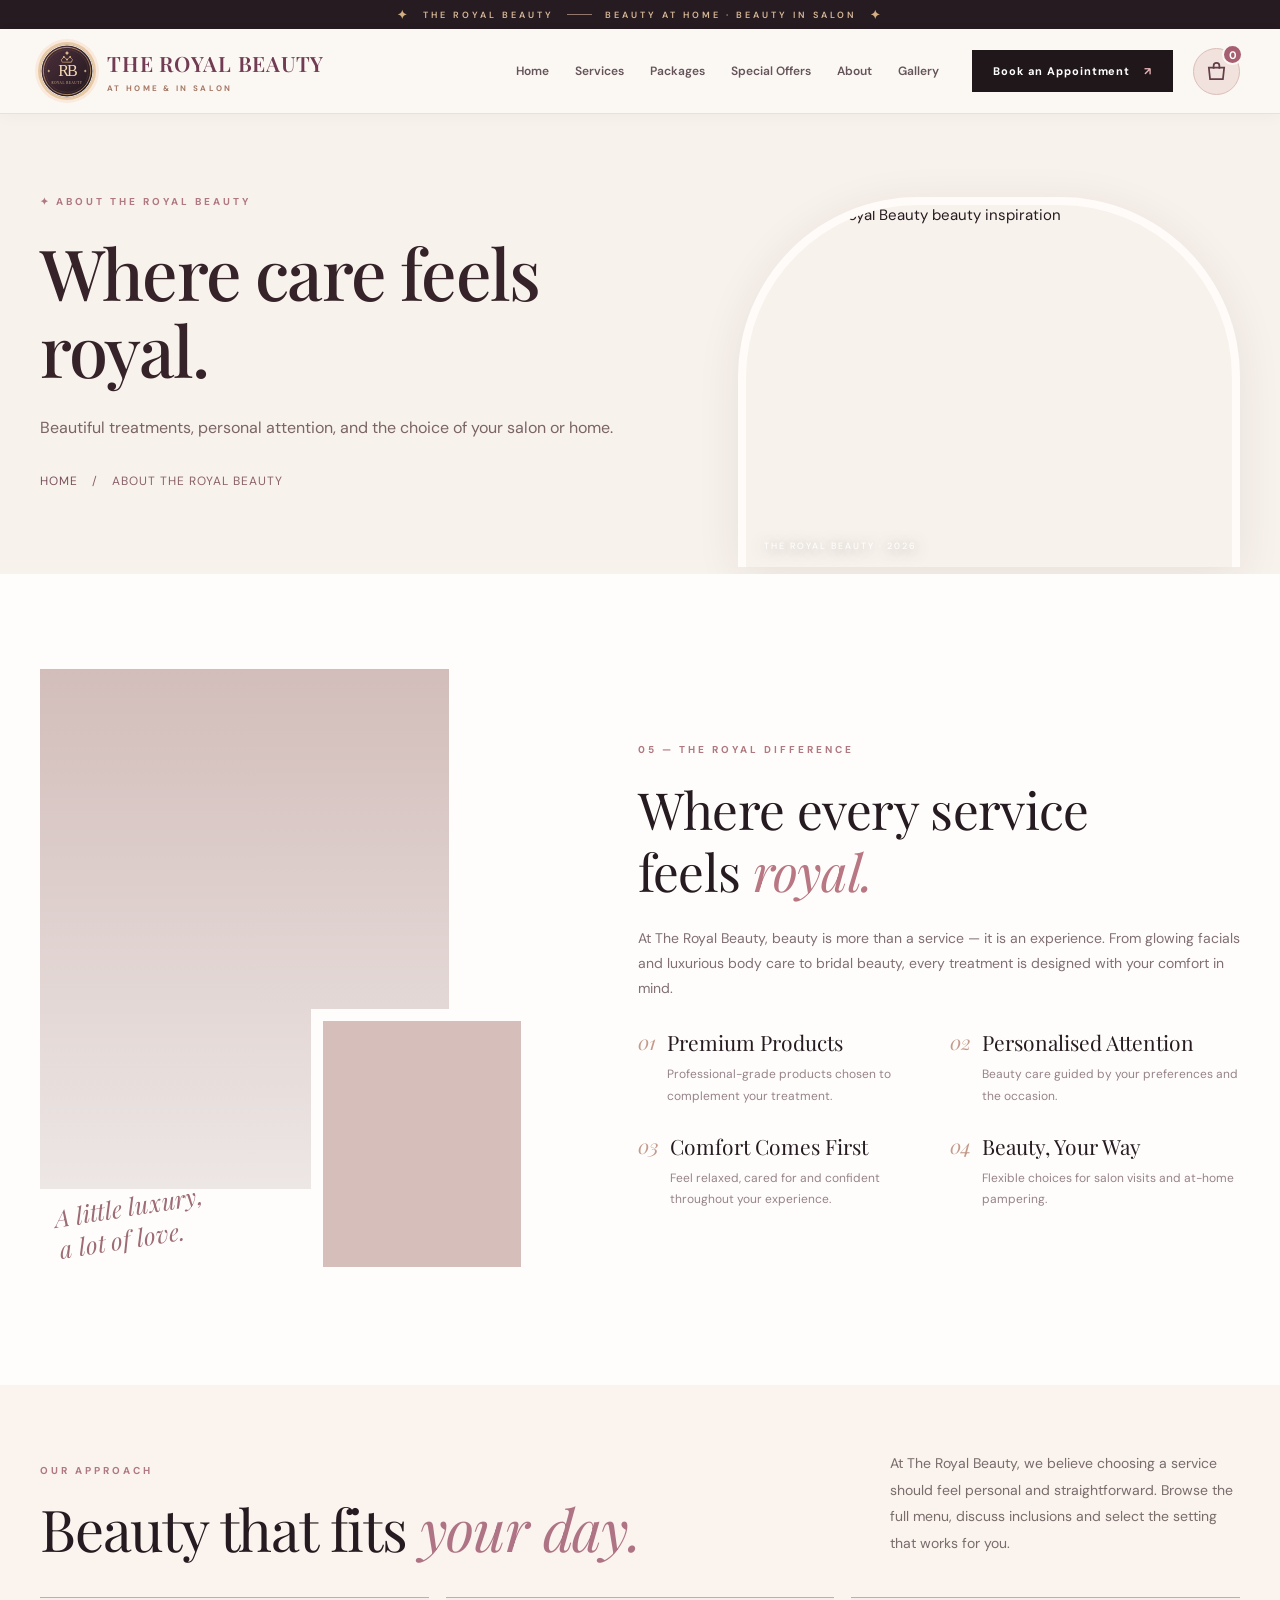
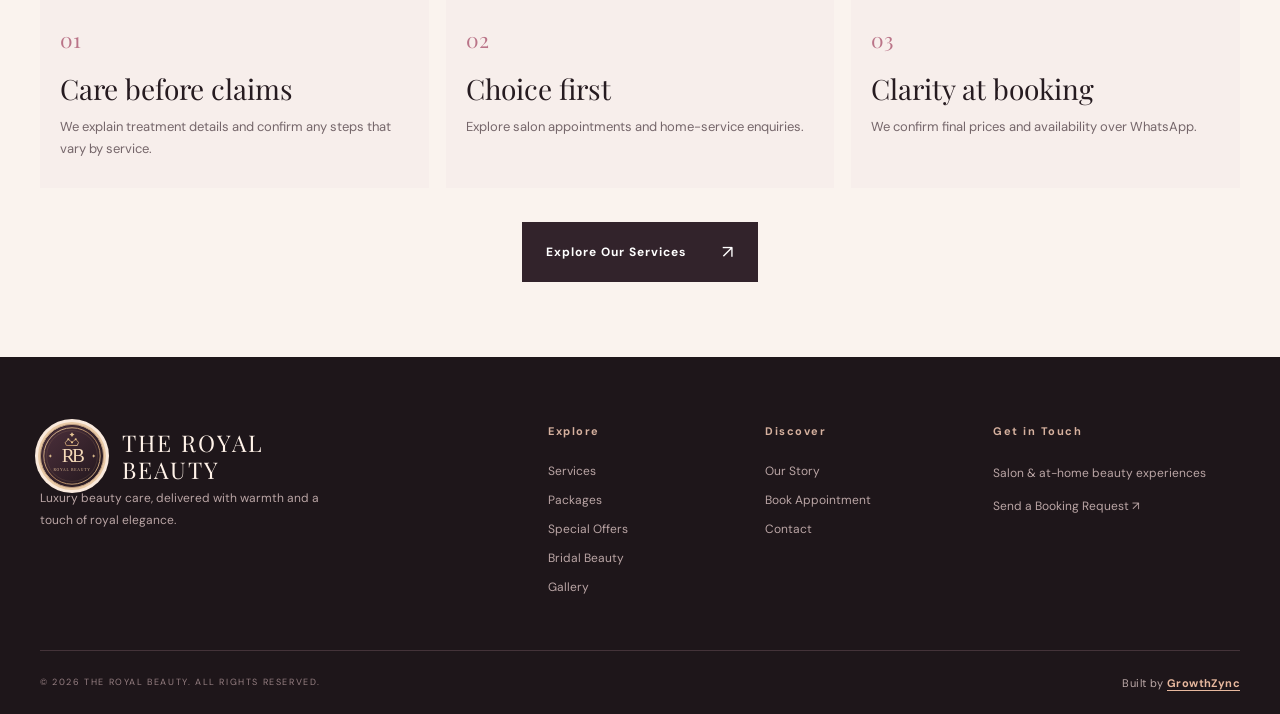
==== commit 5817b66f: "Restore full Royal Beauty website, repair menu and add accessible premium text animations" ====
--- a/about.html
+++ b/about.html
@@ -5,22 +5,26 @@
   <meta name="viewport" content="width=device-width, initial-scale=1" />
   <meta name="theme-color" content="#20171b" />
   <meta name="description" content="The Royal Beauty — salon and beauty rituals delivered with royal elegance. Explore facials, hair care, body polishing, and beautiful bridal packages. Book a personal appointment." />
-  <meta property="og:title" content="The Royal Beauty | Beauty, Beautifully Yours" />
+  <meta property="og:title" content="About The Royal Beauty | The Royal Beauty" />
   <meta property="og:description" content="Your personal beauty ritual, at our salon or in the comfort of your home." />
   <meta property="og:type" content="website" />
-  <title>ABOUT THE ROYAL BEAUTY | The Royal Beauty</title>
+  <title>About The Royal Beauty | The Royal Beauty</title>
   <link rel="icon" type="image/svg+xml" href="assets/favicon.svg" />
   <link rel="preconnect" href="https://fonts.googleapis.com" />
   <link rel="preconnect" href="https://fonts.gstatic.com" crossorigin />
   <link rel="preconnect" href="https://images.unsplash.com" />
   <link href="https://fonts.googleapis.com/css2?family=DM+Sans:wght@400;500;600;700&family=Manrope:wght@400;500;600;700;800&family=Playfair+Display:ital,wght@0,400;0,500;0,600;1,400;1,500&display=swap" rel="stylesheet" />
-  <link rel="stylesheet" href="styles.css" /><link rel="stylesheet" href="multipage.css" />
+  <link rel="stylesheet" href="styles.css" />
+  <link rel="stylesheet" href="multipage.css" />
+  <link rel="stylesheet" href="finish.css" />
+  <link rel="stylesheet" href="motion.css" />
   <script src="config.js" defer></script>
   <script src="script.js" defer></script>
+  <script src="motion.js" defer></script>
 </head>
 <body data-page="about">
   <a class="skip-link" href="#main">Skip to content</a>
-  <div class="announcement"><span class="announcement-star">✦</span> THE ROYAL BEAUTY <span class="announcement-divider"></span> <span>WHERE SELF-CARE FEELS EXTRAORDINARY</span> <span class="announcement-star">✦</span></div>
+  <div class="announcement"><span class="announcement-star">✦</span> THE ROYAL BEAUTY <span class="announcement-divider"></span> <span>BEAUTY AT HOME · BEAUTY IN SALON</span> <span class="announcement-star">✦</span></div>
   <header class="site-header" id="site-header">
     <div class="header-shell content-width">
       <a class="brand" href="index.html" aria-label="The Royal Beauty home">
@@ -31,32 +35,35 @@
         <a href="index.html">Home</a>
         <a href="services.html">Services</a>
         <a href="packages.html">Packages</a><a href="offers.html">Special Offers</a>
-        <a href="about.html">About</a>
+        <a href="about.html" aria-current="page">About</a>
         <a href="gallery.html">Gallery</a>
       </nav>
       <a class="header-book" href="booking.html">Book an Appointment <span aria-hidden="true">↗</span></a>
       <button class="header-cart cart-trigger" id="header-cart" type="button" aria-label="Open enquiry cart"><svg viewBox="0 0 24 24" fill="none" stroke="currentColor" stroke-width="1.8" aria-hidden="true"><path d="M4 8h16l-1.3 12H5.3L4 8Z"/><path d="M9 9V6a3 3 0 0 1 6 0v3"/></svg><span class="cart-count" data-cart-count>0</span></button>
-      <button class="menu-toggle" id="menu-toggle" type="button" aria-label="Open navigation" aria-expanded="false" aria-controls="mobile-menu"><span></span><span></span><span></span></button>
+<details class="mobile-nav-details" id="mobile-nav-details"><summary class="menu-toggle" aria-label="Open website navigation"><span class="menu-bars" aria-hidden="true"><i></i><i></i><i></i></span><span class="sr-only">Menu</span></summary>
+<nav id="mobile-menu" class="mobile-menu" aria-label="Mobile navigation"><div class="mobile-menu-title"><span>THE ROYAL BEAUTY</span><small>Explore our world of beauty</small></div>
+<a href="index.html"><span aria-hidden="true">⌂</span> Home <span class="nav-arrow">↗</span></a>
+<a href="services.html"><span aria-hidden="true">✿</span> All Services <span class="nav-arrow">↗</span></a>
+<a href="packages.html"><span aria-hidden="true">♕</span> Royal Packages <span class="nav-arrow">↗</span></a>
+<a href="offers.html"><span aria-hidden="true">✧</span> Special Offers <span class="nav-arrow">↗</span></a>
+<a href="bridal.html"><span aria-hidden="true">♡</span> Bridal Beauty <span class="nav-arrow">↗</span></a>
+<a href="gallery.html"><span aria-hidden="true">▦</span> Gallery <span class="nav-arrow">↗</span></a>
+<a href="about.html"><span aria-hidden="true">✦</span> About Us <span class="nav-arrow">↗</span></a>
+<a href="booking.html"><span aria-hidden="true">▤</span> Book Appointment <span class="nav-arrow">↗</span></a>
+<div class="mobile-menu-bottom"><span>Bookings & enquiries</span><a href="https://wa.me/917460079859" rel="noopener noreferrer" target="_blank">Chat with us on WhatsApp ↗</a></div></nav></details>
     </div>
-    <nav id="mobile-menu" class="mobile-menu" aria-label="Mobile navigation" hidden>
-      <a href="index.html"><span>⌂</span> Home</a>
-      <a href="services.html"><span>✿</span> Services</a>
-      <a href="packages.html"><span>♕</span> Packages</a><a href="offers.html"><span>✧</span> Special Offers</a>
-      <a href="booking.html"><span>▤</span> Book Appointment</a>
-      <a href="about.html"><span>✧</span> About Us</a>
-      <a href="bridal.html"><span>♡</span> Bridal</a>
-      <a href="gallery.html"><span>▦</span> Gallery</a>
-      <a href="booking.html"><span>✉</span> Contact</a>
-    </nav>
   </header>
 
-<main id="main"><section class="page-intro"><div class="content-width page-intro-grid"><div class="page-intro-copy"><span class="eyebrow dark-eyebrow">✦ ABOUT THE ROYAL BEAUTY</span><h1>Where care feels royal.</h1><p>Beautiful treatments, personal attention, and the choice of salon or home.</p><div class="page-crumb"><a href="index.html">Home</a><span>/</span><span>ABOUT THE ROYAL BEAUTY</span></div></div><div class="page-intro-photo"><img src="https://images.unsplash.com/photo-1560066984-138dadb4c035?auto=format&fit=crop&w=1100&q=82" alt="ABOUT THE ROYAL BEAUTY beauty editorial inspiration" loading="eager"><span class="photo-deco">THE ROYAL BEAUTY</span></div></div></section><section class="section difference-section" id="about">
-      <div class="content-width difference-layout"><div class="difference-image-stack"><div class="diff-big-img" role="img" aria-label="Beautiful spa surroundings"></div><div class="diff-small-img" role="img" aria-label="Beauty tools and soft textures"></div><span class="diff-scribble">A little luxury,<br />a lot of love.</span></div><div class="difference-copy"><span class="eyebrow dark-eyebrow">05 — THE ROYAL DIFFERENCE</span><h2>Where every service<br />feels <em>royal.</em></h2><p>At The Royal Beauty, beauty is more than a service — it is an experience. From glowing facials and luxurious body care to bridal beauty, every treatment is designed with your comfort in mind.</p><div class="difference-points"><article><span>01</span><div><h3>Premium Products</h3><p>Professional-grade products chosen to complement your treatment.</p></div></article><article><span>02</span><div><h3>Personalised Attention</h3><p>Beauty care guided by your preferences and the occasion.</p></div></article><article><span>03</span><div><h3>Comfort Comes First</h3><p>Feel relaxed, cared for and confident throughout your experience.</p></div></article><article><span>04</span><div><h3>Beauty, Your Way</h3><p>Flexible choices for salon visits and at-home pampering.</p></div></article></div></div></div>
-    </section>
+<main id="main">
+<section class="page-intro page-intro-about" aria-labelledby="page-title"><div class="content-width page-intro-grid"><div class="page-intro-copy"><span class="eyebrow dark-eyebrow">✦ ABOUT THE ROYAL BEAUTY</span><h1 id="page-title">Where care feels royal.</h1><p>Beautiful treatments, personal attention, and the choice of your salon or home.</p><div class="page-crumb"><a href="index.html">Home</a><span>/</span><span>About The Royal Beauty</span></div></div><div class="page-intro-photo"><img src="https://images.unsplash.com/photo-1560066984-138dadb4c035?auto=format&fit=crop&w=1100&q=82" alt="About The Royal Beauty beauty inspiration" loading="eager"/><span class="photo-deco">THE ROYAL BEAUTY · 2026</span></div></div></section>
+<section class="section difference-section" id="about">
+<div class="content-width difference-layout"><div class="difference-image-stack"><div aria-label="Beautiful spa surroundings" class="diff-big-img" role="img"></div><div aria-label="Beauty tools and soft textures" class="diff-small-img" role="img"></div><span class="diff-scribble">A little luxury,<br/>a lot of love.</span></div><div class="difference-copy"><span class="eyebrow dark-eyebrow">05 — THE ROYAL DIFFERENCE</span><h2>Where every service<br/>feels <em>royal.</em></h2><p>At The Royal Beauty, beauty is more than a service — it is an experience. From glowing facials and luxurious body care to bridal beauty, every treatment is designed with your comfort in mind.</p><div class="difference-points"><article><span>01</span><div><h3>Premium Products</h3><p>Professional-grade products chosen to complement your treatment.</p></div></article><article><span>02</span><div><h3>Personalised Attention</h3><p>Beauty care guided by your preferences and the occasion.</p></div></article><article><span>03</span><div><h3>Comfort Comes First</h3><p>Feel relaxed, cared for and confident throughout your experience.</p></div></article><article><span>04</span><div><h3>Beauty, Your Way</h3><p>Flexible choices for salon visits and at-home pampering.</p></div></article></div></div></div>
+</section>
+<section class="section finishing-section light-finish"><div class="content-width"><div class="section-heading-split"><div><span class="eyebrow dark-eyebrow">OUR APPROACH</span><h2>Beauty that fits <em>your day.</em></h2></div><p>At The Royal Beauty, we believe choosing a service should feel personal and straightforward. Browse the full menu, discuss inclusions and select the setting that works for you.</p></div><div class="how-grid"><article><span>01</span><h3>Care before claims</h3><p>We explain treatment details and confirm any steps that vary by service.</p></article><article><span>02</span><h3>Choice first</h3><p>Explore salon appointments and home-service enquiries.</p></article><article><span>03</span><h3>Clarity at booking</h3><p>We confirm final prices and availability over WhatsApp.</p></article></div><div class="section-center"><a href="services.html" class="button button-dark">Explore Our Services <span>↗</span></a></div></div></section>
+</main>
+  <footer class="site-footer"><div class="content-width footer-main"><div class="footer-brand"><a href="index.html" class="footer-brand-line"><img src="assets/royal-mark.svg" alt="The Royal Beauty logo" width="64" height="64" /><span>THE ROYAL<br />BEAUTY</span></a><p>Luxury beauty care, delivered with warmth and a touch of royal elegance.</p></div><div><strong>Explore</strong><a href="services.html">Services</a><a href="packages.html">Packages</a><a href="offers.html">Special Offers</a><a href="bridal.html">Bridal Beauty</a><a href="gallery.html">Gallery</a></div><div><strong>Discover</strong><a href="about.html">Our Story</a><a href="booking.html">Book Appointment</a><a href="booking.html">Contact</a></div><div><strong>Get in Touch</strong><p>Salon & at-home beauty experiences</p><a href="booking.html">Send a Booking Request ↗</a></div></div><div class="content-width footer-bottom"><small>© <span id="footer-year">2026</span> THE ROYAL BEAUTY. ALL RIGHTS RESERVED.</small><small class="developer-credit">Built by <a href="https://growthzync.in" target="_blank" rel="noopener noreferrer">GrowthZync</a></small></div></footer>
 
-    </main>  <footer class="site-footer"><div class="content-width footer-main"><div class="footer-brand"><a href="index.html" class="footer-brand-line"><img src="assets/royal-mark.svg" alt="The Royal Beauty logo" width="64" height="64" /><span>THE ROYAL<br />BEAUTY</span></a><p>Luxury beauty care, delivered with warmth and a touch of royal elegance.</p></div><div><strong>Explore</strong><a href="services.html">Services</a><a href="packages.html">Packages</a><a href="offers.html">Special Offers</a><a href="bridal.html">Bridal Beauty</a><a href="gallery.html">Gallery</a></div><div><strong>Discover</strong><a href="about.html">Our Story</a><a href="booking.html">Book Appointment</a><a href="booking.html">Contact</a></div><div><strong>Get in Touch</strong><p>Salon & at-home beauty experiences</p><a href="booking.html">Send a Booking Request ↗</a></div></div><div class="content-width footer-bottom"><small>© <span id="footer-year">2026</span> THE ROYAL BEAUTY. ALL RIGHTS RESERVED.</small><small class="developer-credit">Built by <a href="https://growthzync.in" target="_blank" rel="noopener noreferrer" aria-label="Visit GrowthZync website">GrowthZync</a></small></div></footer>
-
-  <div class="mobile-quickbar" aria-label="Quick appointment links"><button type="button" class="quick-cart cart-trigger" id="quick-cart" aria-label="View cart"><svg viewBox="0 0 24 24" aria-hidden="true" fill="none" stroke="currentColor" stroke-width="1.6"><path d="M4 8h16l-1.3 12H5.3L4 8Z"/><path d="M9 9V6a3 3 0 0 1 6 0v3"/></svg><span>MY CART <b data-cart-count>0</b></span></button><a href="booking.html" id="quick-whatsapp"><svg viewBox="0 0 24 24" aria-hidden="true" fill="none" stroke="currentColor" stroke-width="1.7"><path d="M12 2.8A9.3 9.3 0 0 0 4.1 17l-1.2 4.1 4.4-1.1A9.3 9.3 0 1 0 12 2.8Z"/><path d="M8.7 8.2c-.6 0-1 1-1 1.6 0 2 2.7 5.1 5.4 6.2 1.7.7 2.7-.3 2.8-1l-2.3-1.2-1 1s-1.4-.7-2.3-1.8c-.9-1.1-1.1-1.9-1.1-1.9l1-1.1-.8-1.9Z"/></svg><span>WHATSAPP</span></a><a class="active" href="booking.html"><svg viewBox="0 0 24 24" aria-hidden="true" fill="none" stroke="currentColor" stroke-width="1.6"><rect x="3.5" y="5.5" width="17" height="15" rx="2"/><path d="M7 3v5m10-5v5M3.5 10.5h17m-12 5h7"/></svg><span>BOOK</span></a></div>
+  <div class="mobile-quickbar" aria-label="Quick appointment links"><button type="button" class="quick-cart cart-trigger" id="quick-cart" aria-label="View cart"><svg viewBox="0 0 24 24" aria-hidden="true" fill="none" stroke="currentColor" stroke-width="1.6"><path d="M4 8h16l-1.3 12H5.3L4 8Z"/><path d="M9 9V6a3 3 0 0 1 6 0v3"/></svg><span>MY CART <b data-cart-count>0</b></span></button><a href="https://wa.me/917460079859" target="_blank" rel="noopener noreferrer" id="quick-whatsapp"><svg viewBox="0 0 24 24" aria-hidden="true" fill="none" stroke="currentColor" stroke-width="1.7"><path d="M12 2.8A9.3 9.3 0 0 0 4.1 17l-1.2 4.1 4.4-1.1A9.3 9.3 0 1 0 12 2.8Z"/><path d="M8.7 8.2c-.6 0-1 1-1 1.6 0 2 2.7 5.1 5.4 6.2 1.7.7 2.7-.3 2.8-1l-2.3-1.2-1 1s-1.4-.7-2.3-1.8c-.9-1.1-1.1-1.9-1.1-1.9l1-1.1-.8-1.9Z"/></svg><span>WHATSAPP</span></a><a class="active" href="booking.html"><svg viewBox="0 0 24 24" aria-hidden="true" fill="none" stroke="currentColor" stroke-width="1.6"><rect x="3.5" y="5.5" width="17" height="15" rx="2"/><path d="M7 3v5m10-5v5M3.5 10.5h17m-12 5h7"/></svg><span>BOOK</span></a></div>
   <div class="cart-backdrop" id="cart-backdrop" hidden></div>
   <aside class="cart-drawer" id="cart-drawer" role="dialog" aria-modal="true" aria-labelledby="cart-heading" aria-hidden="true" tabindex="-1">
     <div class="cart-drawer-head"><div><span class="eyebrow dark-eyebrow">YOUR BEAUTY PICKS</span><h2 id="cart-heading">Your Royal Cart</h2></div><button class="cart-close" id="cart-close" type="button" aria-label="Close cart">×</button></div>
--- a/styles.css
+++ b/styles.css
@@ -34,7 +34,8 @@
 .cart-backdrop[hidden],.cart-toast[hidden],.booking-cart-summary[hidden]{display:none!important}
 .hero-photo-frame{background:linear-gradient(135deg,#ae868e,#624853)}
 @media(max-width:350px){.header-shell{gap:5px}.brand{gap:7px}.brand img{width:43px;height:43px}.brand-wordmark strong{font-size:13px;letter-spacing:0}.brand-wordmark small{font-size:5.4px;letter-spacing:1.1px}.header-cart{width:32px;height:32px}.menu-toggle{width:27px;min-width:27px}.hero-stamp{right:-18px}}
+
 /* Developer credit in copyright footer */
-.footer-bottom .developer-credit{font-size:11px;letter-spacing:.4px;color:#bca9a8}
-.footer-bottom .developer-credit a{color:#e7b89e;text-decoration:underline;text-decoration-color:rgba(231,184,158,.45);text-underline-offset:3px;font-weight:700;transition:color .2s ease}
-.footer-bottom .developer-credit a:hover,.footer-bottom .developer-credit a:focus-visible{color:#fff2e8;text-decoration-color:currentColor}
+.footer-bottom .developer-credit{font-size:11px;letter-spacing:.4px;color:#bca9a8}.footer-bottom .developer-credit a{color:#e7b89e;text-decoration:underline;text-underline-offset:3px;font-weight:700}.footer-bottom .developer-credit a:hover{color:#fff2e8}
+
+/* ===== MULTI-PAGE EDITORIAL SITE ===== */
--- a/multipage.css
+++ b/multipage.css
@@ -1,21 +1,166 @@
 html{scroll-behavior:auto!important}
-body{min-height:100vh}body[data-page]:not([data-page="home"]) main{min-height:65vh}
-.page-intro{background:#f8f2ec;padding:70px 0 0;overflow:hidden}.page-intro-grid{display:grid;grid-template-columns:1.12fr .88fr;align-items:center;gap:60px}.page-intro-copy{padding-bottom:80px}
-.page-intro-copy h1{font:500 clamp(50px,5.5vw,82px)/1.1 var(--display);letter-spacing:-1.5px;color:#352329;margin:24px 0}.page-intro-copy>p{max-width:610px;color:#7a6466;font-size:16px;line-height:1.85}
-.page-intro-photo{height:370px;overflow:hidden;position:relative;border-radius:160px 160px 0 0;border:8px solid #fffbf8;border-bottom:0;box-shadow:0 8px 45px #34231f15}.page-intro-photo img{width:100%;height:100%;object-fit:cover}
+body{min-height:100vh}
+body[data-page]:not([data-page="home"]) main{min-height:65vh}
+.page-intro{background:#f8f2ec;padding:76px 0 0;overflow:hidden}
+.page-intro-grid{display:grid;grid-template-columns:1.12fr .88fr;align-items:center;gap:60px}
+.page-intro-copy{padding-bottom:85px}
+.page-intro-copy h1{font:500 clamp(50px,5.5vw,83px)/1.1 var(--display);letter-spacing:-1.8px;color:#352329;margin:24px 0}
+.page-intro-copy>p{max-width:610px;color:#7a6466;font-size:16px;line-height:1.9}
+.page-intro-photo{height:370px;overflow:hidden;position:relative;border-radius:180px 180px 0 0;border:8px solid #fffbf8;border-bottom:0;box-shadow:0 8px 45px #34231f15}
+.page-intro-photo img{width:100%;height:100%;object-fit:cover}
 .photo-deco{position:absolute;bottom:15px;left:18px;font-size:9px;letter-spacing:2px;color:white;text-shadow:0 2px 15px #000b}
-.page-crumb{display:flex;align-items:center;gap:14px;margin-top:30px;color:#8a6169;font-size:12px;letter-spacing:1px;text-transform:uppercase}.page-crumb a{color:#7b525d}
-.home-collections{background:#fbf7f2}.home-discovery-grid{display:grid;grid-template-columns:repeat(3,minmax(0,1fr));gap:24px}
-.discovery-card{background:#fff;border:1px solid #ecd9d5;box-shadow:0 12px 35px #4932320d;overflow:hidden}.discovery-card>img{width:100%;height:260px;object-fit:cover}
-.discovery-card>div{padding:28px 27px 32px}.discovery-card small{color:#ab8187;font-size:10px;letter-spacing:2px}.discovery-card h3{font:44px/1.15 var(--display);color:#36242a;margin:14px 0}
-.discovery-card p{font-size:13px;color:#7d6569;min-height:52px;line-height:1.8;margin-bottom:19px}.discovery-card a{color:#8d4e63;text-decoration:none;font-weight:800;font-size:12px}.discovery-card a:hover{text-decoration:underline}
-.home-bridal-teaser{background:#26191f;padding:90px 0;color:#fff4ef}.home-bridal-grid{display:grid;grid-template-columns:1fr .9fr;gap:8vw;align-items:center}.home-bridal-grid h2{font:500 clamp(45px,5vw,76px)/1.13 var(--display);margin:28px 0}.home-bridal-grid h2 em{color:#d9a5ad}.home-bridal-grid p{max-width:470px;line-height:1.9;color:#d6c0c4;margin-bottom:35px}.home-bridal-grid img{width:100%;height:470px;object-fit:cover;border:8px solid #dcc5b123}
+.page-crumb{display:flex;align-items:center;gap:14px;margin-top:30px;color:#8a6169;font-size:12px;letter-spacing:1px;text-transform:uppercase}
+.page-crumb a{color:#7b525d;text-decoration:none}.page-crumb a:hover{text-decoration:underline}
+body[data-page="home"] .home-collections{background:#fbf7f2}
+.home-discovery-grid{display:grid;grid-template-columns:repeat(3,minmax(0,1fr));gap:24px}
+.discovery-card{background:#fff;border:1px solid #ecd9d5;box-shadow:0 12px 35px #4932320d;overflow:hidden}
+.discovery-card>img{width:100%;height:260px;object-fit:cover}
+.discovery-card>div{padding:28px 27px 32px}
+.discovery-card small{color:#ab8187;font-size:10px;letter-spacing:2px}
+.discovery-card h3{font:44px/1.15 var(--display);color:#36242a;margin:14px 0}
+.discovery-card p{font-size:13px;color:#7d6569;min-height:52px;line-height:1.8;margin-bottom:19px}
+.discovery-card a{display:inline-block;text-decoration:none;color:#8d4e63;font-weight:800;font-size:12px;letter-spacing:.6px}
+.discovery-card a:hover{text-decoration:underline}
+.home-bridal-teaser{background:#26191f;padding:90px 0;color:#fff4ef;overflow:hidden}
+.home-bridal-grid{display:grid;grid-template-columns:1fr .9fr;gap:8vw;align-items:center}
+.home-bridal-grid h2{font:500 clamp(45px,5vw,76px)/1.13 var(--display);margin:28px 0}.home-bridal-grid h2 em{color:#d9a5ad}
+.home-bridal-grid p{max-width:470px;line-height:1.9;color:#d6c0c4;margin-bottom:35px}
+.home-bridal-grid img{width:100%;height:470px;object-fit:cover;border:8px solid #dcc5b123}
+body[data-page="services"] .service-sections{margin-top:28px}
 body[data-page="services"] .service-category[hidden]{display:none!important}
-body[data-page="services"] .service-nav-btn{cursor:pointer;font:inherit}body[data-page="services"] .service-cards{display:grid;grid-template-columns:repeat(2,minmax(0,1fr));gap:18px}
-body[data-page="services"] .service-card{border:1px solid #e9d9d6}body[data-page="services"] .service-thumb{object-fit:cover;flex-shrink:0}body[data-page="services"] .services-section{padding-top:70px}
-body[data-page="packages"] .packages-section,body[data-page="offers"] .offers-section,body[data-page="gallery"] .gallery-section,body[data-page="booking"] .booking-section,body[data-page="about"] .difference-section{padding-top:85px}
+body[data-page="services"] .service-nav-btn{cursor:pointer}
+body[data-page="services"] .service-nav{scroll-behavior:auto}
+body[data-page="services"] .service-card-top{align-items:stretch}
+body[data-page="services"] .service-thumb{object-fit:cover;object-position:center;flex-shrink:0}
+body[data-page="services"] .service-nav-btn img{object-fit:cover}
+body[data-page="services"] .service-cards{display:grid;grid-template-columns:repeat(2,minmax(0,1fr));gap:18px}
+body[data-page="services"] .service-card{border:1px solid #e9d9d6}
+body[data-page="services"] .services-section{padding-top:70px}
+body[data-page="packages"] .packages-section{padding-top:85px}
+body[data-page="offers"] .offers-section{padding-top:80px}
+body[data-page="gallery"] .gallery-section{padding-top:90px}
+body[data-page="booking"] .booking-section{padding-top:88px}
+body[data-page="about"] .difference-section{padding-top:95px}
 body[data-page="bridal"] .bridal-story{margin-top:55px}
-@media(max-width:1000px){.page-intro-grid{gap:28px}.home-discovery-grid{gap:12px}.discovery-card>img{height:200px}}
-@media(max-width:680px){.page-intro{padding-top:42px}.page-intro-grid{grid-template-columns:1fr;gap:5px}.page-intro-copy{padding-bottom:20px}.page-intro-copy h1{font-size:48px;margin:15px 0}.page-intro-copy>p{font-size:14px}.page-intro-photo{height:190px;width:100%;border-radius:18px 18px 0 0;border:4px solid #fff8f2;border-bottom:0}.page-crumb{margin:22px 0 16px}
-.home-discovery-grid{grid-template-columns:1fr;gap:18px}.discovery-card{display:grid;grid-template-columns:37% 1fr}.discovery-card>img{height:100%;min-height:210px}.discovery-card>div{padding:18px 15px}.discovery-card h3{font-size:31px;margin:10px 0}.discovery-card p{font-size:11px;line-height:1.65;margin-bottom:12px;min-height:0}.discovery-card small{font-size:8px}
-.home-bridal-teaser{padding:58px 0}.home-bridal-grid{grid-template-columns:1fr;gap:34px}.home-bridal-grid img{height:230px}body[data-page="services"] .service-cards{grid-template-columns:1fr}}
+.mini-callout{padding:50px 0 90px}.mini-callout .content-width{border-top:1px solid #e8d5d2;display:flex;gap:25px;justify-content:space-between;align-items:center;padding-top:45px}.mini-callout h2{font:40px var(--display)}
+.service-nav-btn:focus-visible,.discovery-card a:focus-visible{outline:2px solid #b36a86;outline-offset:5px}
+@media(max-width:1000px){.page-intro{padding-top:55px}.page-intro-grid{gap:28px}.home-discovery-grid{gap:12px}.discovery-card>img{height:200px}}
+@media(max-width:680px){
+ .page-intro{padding-top:42px}.page-intro-grid{grid-template-columns:1fr;gap:5px}.page-intro-copy{padding-bottom:20px}
+ .page-intro-copy h1{font-size:48px;margin:15px 0}.page-intro-copy>p{font-size:14px;line-height:1.8}
+ .page-intro-photo{height:190px;width:100%;border-radius:18px 18px 0 0;border:4px solid #fff8f2;border-bottom:0}
+ .page-crumb{margin-top:22px;margin-bottom:16px}.home-discovery-grid{grid-template-columns:1fr;gap:18px}
+ .discovery-card{display:grid;grid-template-columns:37% 1fr}.discovery-card>img{height:100%;min-height:210px}
+ .discovery-card>div{padding:18px 15px}.discovery-card h3{font-size:31px;margin:10px 0}.discovery-card p{font-size:11px;line-height:1.65;margin-bottom:12px;min-height:0}.discovery-card small{font-size:8px}
+ .home-bridal-teaser{padding:58px 0}.home-bridal-grid{grid-template-columns:1fr;gap:34px}.home-bridal-grid img{height:230px}
+ body[data-page="services"] .service-cards{grid-template-columns:1fr}
+ .mini-callout .content-width{flex-direction:column;align-items:start}.mini-callout h2{font-size:29px}
+}
+/* Responsive layout refinements — 2026-10-15 */
+*,*::before,*::after{box-sizing:border-box}
+html,body{max-width:100%;min-width:0}
+img,video,svg{max-width:100%}
+.content-width{min-width:0}
+/* Keep product/service category choices fully visible rather than clipped in a sideways strip. */
+.service-nav-wrap{margin-left:0;margin-right:0}
+.service-nav{display:grid;grid-template-columns:repeat(4,minmax(0,1fr));align-items:stretch;gap:12px;overflow:visible;scroll-snap-type:none;padding:0;scrollbar-width:none}
+.service-nav-btn{min-width:0;width:100%;white-space:normal;justify-content:flex-start;line-height:1.3;text-align:left;min-height:60px;border-radius:12px;padding:10px 12px;scroll-snap-align:unset}
+.service-nav-btn img{height:40px;width:40px;flex:none}
+.service-nav-btn.is-active{border-color:#a66a7c;box-shadow:0 0 0 1px #a66a7c;background:#f6e7e6}
+.scroll-tip{display:none}
+.service-nav-btn:focus-visible{outline:3px solid #a66a7c;outline-offset:2px}
+/* Give the hero buttons a consistent visual hierarchy and accessible target size. */
+.hero-actions{align-items:stretch}
+.hero-actions>.button,.hero-actions>.text-link{min-height:55px;line-height:1.4;text-align:center}
+.header-shell,.brand,.header-cart,.menu-toggle{min-width:0}
+.brand-wordmark{min-width:0}
+/* prevent floating top arrow obscuring content as seen on the service category row */
+.back-to-top{bottom:28px;right:20px}
+@media (min-width:931px){
+  .header-shell{column-gap:20px}
+  .service-nav{grid-template-columns:repeat(4,minmax(0,1fr))}
+  .service-cards{grid-template-columns:repeat(2,minmax(0,1fr))}
+  .page-intro-grid{grid-template-columns:minmax(0,1.12fr) minmax(0,.88fr)}
+  .hero-grid{grid-template-columns:minmax(0,1.04fr) minmax(0,.96fr)}
+}
+@media (min-width:721px) and (max-width:930px){
+  .service-nav{grid-template-columns:repeat(3,minmax(0,1fr))}
+  .header-shell{gap:14px}
+  .hero-grid{gap:28px}
+}
+@media (max-width:720px){
+  body{padding-bottom:calc(80px + env(safe-area-inset-bottom))}
+  .site-header{z-index:65}
+  .header-shell{height:76px;display:flex;align-items:center;gap:9px;justify-content:flex-start}
+  .brand{flex:1 1 auto;min-width:0;display:flex;align-items:center;gap:9px}
+  .brand img{width:52px;height:52px;flex:0 0 52px}
+  .brand-wordmark{flex:1;overflow:hidden}
+  .brand-wordmark strong{font-size:clamp(14px,3.75vw,19px);line-height:1.13;letter-spacing:.15px;white-space:normal;overflow-wrap:normal}
+  .brand-wordmark small{font-size:clamp(6px,1.6vw,8px);letter-spacing:1.1px;line-height:1.5;white-space:normal}
+  .header-cart{flex:0 0 40px;width:40px;height:40px;margin-left:auto}
+  .menu-toggle{flex:0 0 40px;width:40px;min-width:40px;height:44px;border:1px solid #d6c1bc;display:grid;place-items:center;margin-left:0}
+  .menu-toggle span{max-width:23px}
+  .hero-grid{padding-top:40px;padding-bottom:38px;min-height:unset;gap:26px}
+  .hero-copy{min-width:0}
+  .hero h1{font-size:clamp(42px,10.3vw,60px);margin:20px 0;line-height:1.08;letter-spacing:-.6px}
+  .hero-subtitle{font-size:clamp(13px,3.6vw,15px);line-height:1.75;margin-bottom:23px}
+  .hero-actions{display:grid;grid-template-columns:repeat(2,minmax(0,1fr));gap:10px;max-width:none}
+  .hero-actions>.button,.hero-actions>.text-link{min-width:0;width:100%;min-height:60px;padding:10px 10px;font-size:11px;line-height:1.4;letter-spacing:.2px;gap:8px;word-break:normal}
+  .hero-actions>.button span,.hero-actions>.text-link span{font-size:15px;flex-shrink:0}
+  .hero-proof{margin-top:28px}
+  .hero-visual{width:100%;height:360px;margin:0;align-self:auto}
+  .hero-stamp{right:2px;top:16px;width:80px;height:80px;outline-width:3px}
+  .hero-photo-text{left:24px;bottom:26px}
+  .hero-photo-text strong{font-size:46px}
+  .promise-grid{grid-template-columns:repeat(2,minmax(0,1fr));gap:14px 8px}
+  .promise{min-width:0;border-right:0;gap:9px}
+  .promise strong{font-size:11px;line-height:1.4}
+  .promise small{line-height:1.4}
+  .service-nav-wrap{margin:0 0 28px}
+  .service-nav{display:grid;grid-template-columns:repeat(2,minmax(0,1fr));gap:10px;padding:0;overflow:visible;scroll-snap-type:none}
+  .service-nav-btn{width:100%;min-height:62px;white-space:normal;line-height:1.25;font-size:12px;text-align:left;gap:9px;padding:10px 9px;justify-content:flex-start}
+  .service-nav-btn img{width:38px;height:38px;flex-shrink:0}
+  .scroll-tip{display:none}
+  .section-head{margin-bottom:27px}
+  .section-head h2{font-size:clamp(37px,10vw,47px);line-height:1.12;overflow-wrap:break-word}
+  .service-category-heading{flex-wrap:wrap;gap:7px}
+  .service-category-heading h3{font-size:28px}
+  .service-cards,body[data-page="services"] .service-cards{grid-template-columns:minmax(0,1fr)}
+  .service-card,.service-card-top,.service-info{min-width:0}
+  .service-bottom{flex-wrap:wrap}
+  .service-thumb{width:78px;height:82px}
+  .service-details{padding:0 15px 18px 15px}
+  .page-intro{padding-top:28px}
+  .page-intro-grid{grid-template-columns:minmax(0,1fr);gap:16px}
+  .page-intro-copy{padding-bottom:0}
+  .page-intro-copy h1{font-size:clamp(39px,10.4vw,51px);line-height:1.1;margin:16px 0 12px;letter-spacing:-.6px}
+  .page-intro-copy>p{font-size:13px;line-height:1.7;margin-bottom:14px}
+  .page-intro-photo{height:210px;width:100%;border-radius:18px 18px 0 0}
+  .page-crumb{margin:17px 0 10px}
+  body[data-page="services"] .services-section{padding-top:45px}
+  body[data-page="packages"] .packages-section,body[data-page="offers"] .offers-section,body[data-page="gallery"] .gallery-section,body[data-page="booking"] .booking-section{padding-top:48px}
+  .home-discovery-grid{grid-template-columns:minmax(0,1fr)}
+  .home-discovery-grid .discovery-card{grid-template-columns:34% minmax(0,1fr)}
+  .discovery-card>div{min-width:0}
+  .discovery-card h3{font-size:clamp(23px,6vw,30px);overflow-wrap:break-word}
+  .mobile-quickbar{height:calc(70px + env(safe-area-inset-bottom));padding-bottom:env(safe-area-inset-bottom);grid-template-columns:repeat(3,minmax(0,1fr))}
+  .mobile-quickbar a,.mobile-quickbar button{min-width:0;min-height:60px}
+  .mobile-quickbar svg{height:23px;width:23px;flex:none}
+  .mobile-quickbar a span,.mobile-quickbar .quick-cart span{font-size:10px!important;line-height:1.2;white-space:nowrap}
+  .back-to-top{display:none!important}
+  .cart-drawer{max-width:100vw}
+}
+@media(max-width:360px){
+  .header-shell{gap:7px}
+  .brand{gap:7px}
+  .brand img{width:44px;height:44px;flex-basis:44px}
+  .brand-wordmark strong{font-size:13px;line-height:1.1}
+  .brand-wordmark small{font-size:6px;letter-spacing:.7px}
+  .header-cart{flex-basis:36px;width:36px;height:36px}
+  .menu-toggle{flex-basis:36px;width:36px;min-width:36px}
+  .hero-actions>.button,.hero-actions>.text-link{font-size:10px;padding:9px 6px;min-height:57px}
+  .hero-visual{height:320px}
+  .service-nav-btn{font-size:11px;gap:6px;padding:8px 7px;min-height:58px}
+  .service-nav-btn img{width:33px;height:33px}
+  .service-thumb{width:68px;height:74px}
+}
--- a/finish.css
+++ b/finish.css
@@ -0,0 +1,47 @@
+/* THE ROYAL BEAUTY — final responsive navigation and content polish */
+.sr-only{position:absolute;width:1px;height:1px;padding:0;margin:-1px;overflow:hidden;clip:rect(0,0,0,0);white-space:nowrap;border:0}
+.mobile-nav-details{display:none}.mobile-nav-details summary{list-style:none;-webkit-tap-highlight-color:transparent;cursor:pointer}.mobile-nav-details summary::-webkit-details-marker{display:none}
+.mobile-nav-details[open] .menu-bars i:nth-child(1){transform:translateY(7px) rotate(45deg)}
+.mobile-nav-details[open] .menu-bars i:nth-child(2){opacity:0}
+.mobile-nav-details[open] .menu-bars i:nth-child(3){transform:translateY(-7px) rotate(-45deg)}
+.menu-bars{display:flex;flex-direction:column;align-items:center;justify-content:center;gap:6px;width:25px;height:25px}
+.menu-bars i{display:block;width:23px;height:2px;border-radius:99px;background:#493038;transition:transform .22s,opacity .22s}
+.mobile-menu-title{border-bottom:1px solid #e9d9d4;padding:13px 0 18px;display:flex;flex-direction:column;gap:5px}
+.mobile-menu-title>span{font:22px var(--display);letter-spacing:1px;color:#40272f}.mobile-menu-title small{font-size:11px;letter-spacing:2px;text-transform:uppercase;color:#936c72}
+.mobile-menu .nav-arrow{margin-left:auto;font:16px var(--body);color:#b27d89;width:auto}
+.mobile-menu a[aria-current="page"]{color:#a45b70;background:#f7ecec;border-radius:8px;padding-left:12px}
+.mobile-menu-bottom{display:flex;flex-direction:column;gap:7px;background:#f5e8e7;padding:16px;margin-top:18px;border-radius:12px;font-size:12px;color:#775663}
+.mobile-menu-bottom a{padding:0;border:0;font:600 14px var(--body);color:#4d3039}
+.section-heading-split{display:flex;justify-content:space-between;align-items:end;gap:38px;margin-bottom:35px}
+.section-heading-split>div{max-width:660px}.section-heading-split h2{font:clamp(39px,4.5vw,66px)/1.14 var(--display);letter-spacing:-1.2px;margin:17px 0 0}
+.section-heading-split h2 em{color:#ae7384;font-weight:400}.section-heading-split>p{flex:0 1 350px;font-size:14px;color:#796c6b;line-height:1.9;margin:0 0 5px}
+.return-section{background:#fbf7f3}.benefit-grid{display:grid;grid-template-columns:repeat(4,minmax(0,1fr));gap:15px}
+.benefit-card{padding:27px 23px;border:1px solid #e6d6d1;background:#fffaf8;min-width:0;min-height:230px}
+.benefit-icon{display:flex;align-items:center;justify-content:center;width:45px;height:45px;font-size:24px;color:#b17c89;background:#f7e8e6;border-radius:50%;margin-bottom:22px}
+.benefit-card h3{font:26px var(--display);margin:0 0 10px;color:#3e2b31}.benefit-card p{font-size:13px;color:#776c70;line-height:1.7;margin:0}
+.inline-arrow-link{display:inline-flex;align-items:center;gap:10px;font-weight:700;letter-spacing:.7px;color:#9b5268;text-decoration:none;margin-top:22px;border-bottom:1px solid #a8677c;padding-bottom:8px}
+.home-package-preview{background:#f3e8e7}.signature-preview-grid{display:grid;grid-template-columns:repeat(2,minmax(0,1fr));gap:22px}
+.signature-mini-card{background:#fffaf7;border:1px solid #e4cdcc;display:grid;grid-template-columns:43% minmax(0,1fr);overflow:hidden;min-width:0}
+.signature-mini-img{min-height:340px}.signature-mini-img img{width:100%;height:100%;object-fit:cover}
+.signature-mini-copy{padding:27px 22px;min-width:0}.signature-mini-copy small{font-size:9px;letter-spacing:1.7px;color:#a66d7e;font-weight:700}.signature-mini-copy h3{font:clamp(27px,2.6vw,40px)/1.2 var(--display);margin:17px 0}.signature-mini-copy p{font-size:12px;color:#74696b;line-height:1.7}
+.signature-price{font:30px var(--display);color:#a46378}.signature-mini-copy .inline-arrow-link{font-size:11px;margin-top:18px}
+.home-offers-preview{background:#fbf7f3}.beauty-split{display:grid;grid-template-columns:1fr 1fr;background:#2b2025;min-height:370px;overflow:hidden}.beauty-split>img{width:100%;height:100%;max-height:420px;object-fit:cover}.beauty-split>div{padding:60px 55px;color:#f9eeeb;display:flex;flex-direction:column;align-items:flex-start;justify-content:center}.beauty-split small{font-size:10px;letter-spacing:2px;color:#ddabb0}.beauty-split h3{font:clamp(36px,4vw,57px)/1.14 var(--display);margin:19px 0}.beauty-split p{font-size:13px;color:#e1cfd0;line-height:1.8}.beauty-split a{margin-top:14px;background:#d5a0a7;color:#2b2025}
+.royal-how{background:#fffaf7}.how-grid{display:grid;grid-template-columns:repeat(3,minmax(0,1fr));gap:17px}.how-grid article{border-top:1px solid #cda6ae;padding:27px 20px;background:#f7eeeb;min-width:0}.how-grid article>span{color:#ba7488;font:21px var(--display)}.how-grid h3{font:28px var(--display);margin:17px 0 9px}.how-grid p{font-size:13px;line-height:1.75;color:#75666a;margin:0}.section-center{text-align:center;margin-top:34px}.section-center a{display:inline-flex;margin:0}
+.home-gallery-preview,.light-finish{background:#faf3ee}.home-mini-gallery{display:grid;grid-template-columns:repeat(3,minmax(0,1fr));gap:14px}.home-mini-gallery img{width:100%;height:270px;object-fit:cover;border:1px solid #e4d3ce}.finishing-section{padding-top:65px;padding-bottom:75px}
+/* More legible dynamic catalogue cards, without clipping any service details. */
+.service-card{overflow:hidden}.service-details,.service-info,.service-card-top,.package-card,.offer-card{min-width:0}
+.service-card img{object-fit:cover}.section-head,.page-intro-grid,.booking-layout{min-width:0}
+@media(max-width:1120px){.benefit-grid{grid-template-columns:repeat(2,minmax(0,1fr))}.signature-mini-card{grid-template-columns:1fr}.signature-mini-img{height:220px;min-height:220px}}
+@media(max-width:930px){.mobile-nav-details{display:block;position:static;flex:0 0 auto}.mobile-nav-details .menu-toggle{display:flex!important;align-items:center;justify-content:center;width:44px;height:44px;min-width:44px;border:1px solid #d7c2be;border-radius:6px;background:#fffaf7;margin:0;list-style:none}
+.mobile-nav-details .mobile-menu{display:none!important;position:absolute!important;top:100%!important;left:0!important;right:0!important;margin:0;background:#fffaf7;box-shadow:0 20px 35px rgba(24,14,17,.24);padding:17px max(19px,calc((100vw - 700px)/2)) 30px;z-index:80;max-height:calc(100dvh - 83px);overflow-y:auto;overscroll-behavior:contain;}
+.mobile-nav-details[open] .mobile-menu{display:block!important}
+.mobile-menu a{font:20px var(--display);padding:12px 8px;min-height:48px;line-height:1.25}
+.mobile-menu-bottom a{font:600 14px var(--body)}
+body.menu-open .mobile-quickbar{visibility:hidden}
+}
+@media(max-width:760px){.section-heading-split{flex-direction:column;align-items:start;gap:13px}.section-heading-split>p{flex:none;max-width:100%}.section-heading-split h2{font-size:clamp(38px,9vw,49px)}.signature-preview-grid{grid-template-columns:1fr}.signature-mini-card{grid-template-columns:36% 1fr}.signature-mini-img{height:auto;min-height:270px}.benefit-grid{gap:12px}.beauty-split{grid-template-columns:1fr}.beauty-split>img{height:215px}.beauty-split>div{padding:30px 26px}.home-mini-gallery img{height:175px}.finishing-section{padding:55px 0}.home-collections{padding-top:60px}}
+@media(max-width:480px){.content-width{width:calc(100% - 36px)}.benefit-grid{grid-template-columns:1fr 1fr;gap:9px}.benefit-card{padding:17px 13px;min-height:210px}.benefit-icon{margin-bottom:15px;width:38px;height:38px;font-size:22px}.benefit-card h3{font-size:22px}.benefit-card p{font-size:11px;line-height:1.7}.signature-mini-card{grid-template-columns:1fr}.signature-mini-img{min-height:205px;height:205px}.signature-mini-copy{padding:23px 20px}.home-mini-gallery{gap:7px}.home-mini-gallery img{height:124px}.hero-actions .button{letter-spacing:0}.mobile-menu-title{padding-top:6px}.mobile-menu a{padding:13px 9px}.site-footer{padding-bottom:34px}.section-center a{max-width:100%}}
+@media(prefers-reduced-motion:reduce){.menu-bars i{transition:none}}
+/* Prevent decorative off-canvas flourishes from creating sideways scrolling. */
+html,body{overflow-x:clip}
+.hero,.closing-section{overflow:hidden}
--- a/motion.css
+++ b/motion.css
@@ -0,0 +1,32 @@
+/* THE ROYAL BEAUTY — refined, accessible text motion.
+   Content remains fully visible with JavaScript disabled. */
+@keyframes royalHeadingEntrance {
+  from { opacity: 0; transform: translate3d(0, 23px, 0); filter: blur(3px); }
+  to { opacity: 1; transform: translate3d(0, 0, 0); filter: blur(0); }
+}
+@keyframes royalTextEntrance {
+  from { opacity: 0; transform: translate3d(0, 17px, 0); }
+  to { opacity: 1; transform: translate3d(0, 0, 0); }
+}
+/* Reveal only after the intersection observer has been installed. */
+.motion-ready .royal-reveal:not(.royal-visible) { opacity: 0; }
+.motion-ready .royal-reveal.royal-visible {
+  animation: royalTextEntrance 680ms cubic-bezier(.22,1,.36,1) both;
+  animation-delay: var(--royal-delay, 0ms);
+}
+.motion-ready .royal-reveal.royal-title.royal-visible {
+  animation-name: royalHeadingEntrance;
+  animation-duration: 860ms;
+}
+/* The buttons stay stable when the mouse isn't hovering. */
+@media (hover: hover) and (pointer: fine) {
+  main a.button, main button.button { transition: background-color 220ms ease, color 220ms ease, border-color 220ms ease, box-shadow 250ms ease, translate 250ms cubic-bezier(.22,1,.36,1); }
+  main a.button:hover, main button.button:hover { translate: 0 -3px; box-shadow: 0 9px 22px rgba(46,23,31,.12); }
+  main .inline-arrow-link { transition: color 200ms ease, text-decoration-color 200ms ease, translate 240ms ease; }
+  main .inline-arrow-link:hover { translate: 3px 0; }
+}
+@media (prefers-reduced-motion: reduce) {
+  .motion-ready .royal-reveal:not(.royal-visible) { opacity: 1 !important; }
+  .motion-ready .royal-reveal.royal-visible { animation: none !important; opacity: 1 !important; filter: none !important; transform: none !important; }
+  main a.button, main button.button, main .inline-arrow-link { transition: none !important; translate: none !important; }
+}
